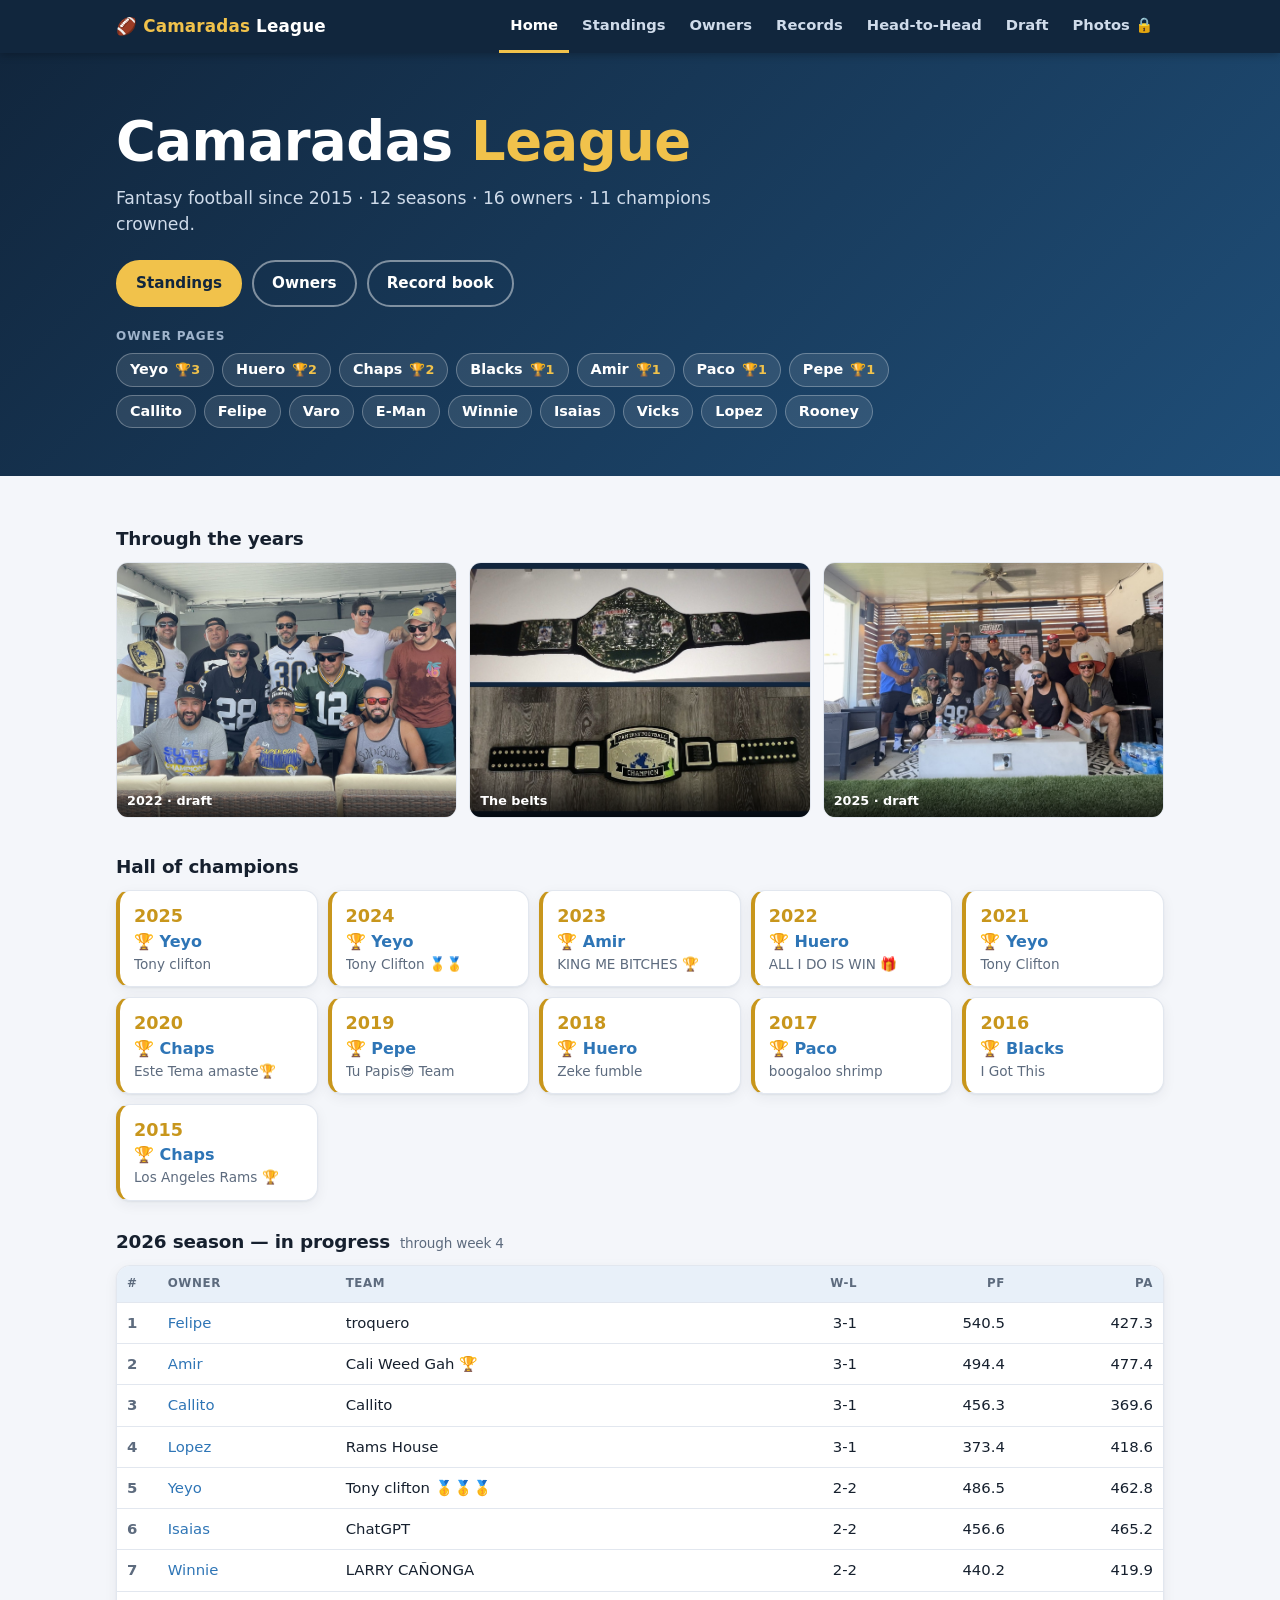
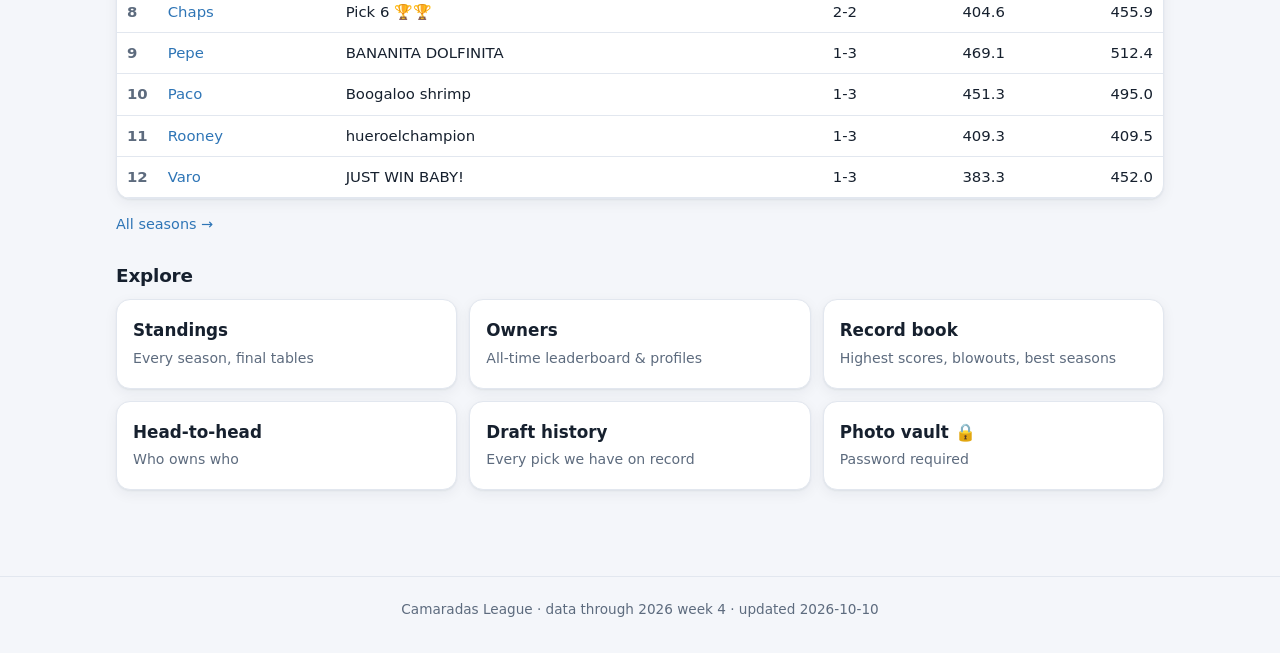
==== index.html @ 88c0c60e "Add files via upload Initial upload" ====
<!doctype html>
<html lang="en">
<head>
<meta charset="utf-8">
<meta name="viewport" content="width=device-width, initial-scale=1">
<title>Camaradas League</title>
<meta name="description" content="Standings, champions, records and history for the Camaradas fantasy football league.">
<link rel="stylesheet" href="assets/site.css">
</head>
<body>
<section class="hero">
  <div class="wrap">
    <h1 id="h1">Camaradas <em>League</em></h1>
    <p id="tag">Fantasy football history, records and bragging rights.</p>
    <div class="cta">
      <a class="btn" href="standings.html">Standings</a>
      <a class="btn ghost" href="owners.html">Owners</a>
      <a class="btn ghost" href="records.html">Record book</a>
    </div>
    <div class="owner-chips" id="ochips" aria-label="Owner pages"></div>
  </div>
</section>
<main>
  <div class="wrap">
    <section id="photos" hidden>
      <h2 class="sec-title">Through the years</h2>
      <div class="strip" id="strip"></div>
    </section>

    <section>
      <h2 class="sec-title">Hall of champions</h2>
      <div class="champs" id="champs"></div>
    </section>

    <section>
      <h2 class="sec-title"><span id="curTitle">This season</span> <small id="curSub"></small></h2>
      <div class="card table-wrap"><table id="cur"></table></div>
      <p class="note"><a href="standings.html">All seasons &rarr;</a></p>
    </section>

    <section>
      <h2 class="sec-title">Explore</h2>
      <div class="grid g3" id="links"></div>
    </section>
  </div>
</main>
<script src="assets/site.js"></script>
<script>
L.boot("index.html", null, async (meta) => {
  const { $, esc, getJSON, rec, ownerLink } = L;
  const [seasons] = await Promise.all([getJSON("data/seasons.json")]);
  const years = meta.currentSeason - meta.firstYear + 1;
  $("#tag").textContent = "Fantasy football since " + meta.firstYear + " · " + years + " seasons · " +
    meta.owners.length + " owners · " + meta.champions.length + " champions crowned.";

  // owner shortcuts in the hero (most titles first)
  $("#ochips").innerHTML = '<span class="lbl">Owner pages</span>' + meta.owners.map((o) =>
    '<a class="chip" href="owner.html?o=' + encodeURIComponent(o.slug) + '">' + esc(o.nick) +
    (o.titles ? ' <span class="t">🏆' + o.titles + "</span>" : "") + "</a>").join("");

  // public photos (optional)
  try {
    const list = await getJSON("images/public/manifest.json");
    if (list.length) {
      $("#strip").innerHTML = list.map((p) =>
        '<figure class="thumb" style="margin:0"><img loading="lazy" src="images/public/' + encodeURI(p.file) + '" alt="' + esc(p.caption || "League photo") + '">' +
        '<figcaption class="cap">' + (p.year ? esc(p.year) + " · " : "") + esc(p.caption || "") + "</figcaption></figure>").join("");
      $("#strip").className = "strip" + (list.length === 1 ? " solo" : list.length <= 3 ? " few" : "");
      $("#photos").hidden = false;
    }
  } catch (e) { /* no public photos yet */ }

  // champions
  $("#champs").innerHTML = meta.champions.slice().reverse().map((c) =>
    '<div class="card champ-card"><div class="y">' + c.year + '</div><div class="n">🏆 ' + ownerLink(c.slug, c.nick) +
    '</div><div class="t" title="' + esc(c.team) + '">' + esc(c.team) + "</div></div>").join("");

  // current season
  const cur = seasons[0];
  $("#curTitle").textContent = cur.year + (cur.inProgress ? " season — in progress" : " final standings");
  $("#curSub").textContent = cur.inProgress ? "through week " + cur.weeksPlayed : "";
  $("#cur").innerHTML = "<thead><tr><th>#</th><th class='l'>Owner</th><th class='l'>Team</th><th>W-L</th><th>PF</th><th>PA</th></tr></thead><tbody>" +
    cur.standings.map((t) => "<tr><td class='rank'>" + t.rank + "</td><td class='l'>" + ownerLink(t.slug, t.nick) + "</td><td class='l'>" + esc(t.team) +
      "</td><td>" + rec(t.w, t.l, t.t) + "</td><td>" + L.num(t.pf) + "</td><td>" + L.num(t.pa) + "</td></tr>").join("") + "</tbody>";
  $("#cur th:nth-child(2)").className = "l";

  const links = [["standings.html", "Standings", "Every season, final tables"], ["owners.html", "Owners", "All-time leaderboard & profiles"],
    ["records.html", "Record book", "Highest scores, blowouts, best seasons"], ["h2h.html", "Head-to-head", "Who owns who"],
    ["draft.html", "Draft history", "Every pick we have on record"], ["photos.html", "Photo vault 🔒", "Password required"]];
  $("#links").innerHTML = links.map(([h, t, d]) => '<a class="card linkcard" href="' + h + '"><b>' + t + "</b><span>" + d + "</span></a>").join("");
});
</script>
</body>
</html>
---- assets/site.css ----
/* Camaradas League site -- shared styles */
:root {
  --bg: #f4f6fa;
  --card: #ffffff;
  --ink: #16202e;
  --muted: #5d6b7e;
  --line: #e2e7ef;
  --accent: #1f4e78;
  --accent-2: #2e75b6;
  --accent-soft: #e8f0f9;
  --gold: #c8961c;
  --gold-soft: #fff3cf;
  --silver-soft: #eceff3;
  --win: #1d7a46;
  --loss: #b3372f;
  --hero-a: #11263d;
  --hero-b: #1f4e78;
  --shadow: 0 1px 2px rgba(16, 32, 56, .06), 0 4px 14px rgba(16, 32, 56, .06);
  --radius: 14px;
}
@media (prefers-color-scheme: dark) {
  :root {
    --bg: #0e141d;
    --card: #17202c;
    --ink: #e8edf5;
    --muted: #9aa8bb;
    --line: #263244;
    --accent: #8fb8e6;
    --accent-2: #6ea6dd;
    --accent-soft: #1d2b3d;
    --gold: #e3b341;
    --gold-soft: #3a2f10;
    --silver-soft: #222d3b;
    --win: #4cc287;
    --loss: #ef7b72;
    --hero-a: #0a1522;
    --hero-b: #17406a;
    --shadow: 0 1px 2px rgba(0, 0, 0, .4), 0 4px 14px rgba(0, 0, 0, .3);
  }
}
* { box-sizing: border-box; }
html { -webkit-text-size-adjust: 100%; }
body {
  margin: 0; background: var(--bg); color: var(--ink);
  font: 16px/1.5 system-ui, -apple-system, "Segoe UI", Roboto, "Helvetica Neue", Arial, "Noto Color Emoji", sans-serif;
}
a { color: var(--accent-2); text-decoration: none; }
a:hover { text-decoration: underline; }
h1, h2, h3 { line-height: 1.2; margin: 0; letter-spacing: -.01em; }
.wrap { max-width: 1080px; margin: 0 auto; padding: 0 16px; }

/* header */
.topbar { background: var(--hero-a); color: #fff; position: sticky; top: 0; z-index: 20; box-shadow: 0 2px 8px rgba(0,0,0,.25); }
.topbar .wrap { display: flex; align-items: center; gap: 18px; min-height: 52px; flex-wrap: wrap; }
.brand { font-weight: 800; letter-spacing: .01em; color: #fff; font-size: 1.05rem; padding: 10px 0; }
.brand:hover { text-decoration: none; }
.brand span { color: #f1c24b; }
.nav { display: flex; gap: 2px; flex-wrap: wrap; margin-left: auto; }
.nav a { color: #cfdbea; padding: 14px 11px; font-size: .92rem; font-weight: 600; border-bottom: 3px solid transparent; }
.nav a:hover { color: #fff; text-decoration: none; }
.nav a.on { color: #fff; border-bottom-color: #f1c24b; }
@media (max-width: 720px) {
  .nav { margin-left: 0; width: 100%; overflow-x: auto; flex-wrap: nowrap; }
  .nav a { padding: 10px 10px; white-space: nowrap; }
}

/* hero */
.hero { background: linear-gradient(135deg, var(--hero-a), var(--hero-b)); color: #fff; padding: 56px 0 48px; }
.hero h1 { font-size: clamp(2.1rem, 6vw, 3.4rem); font-weight: 900; }
.hero h1 em { font-style: normal; color: #f1c24b; }
.hero p { color: #cfdbea; max-width: 620px; margin: 12px 0 22px; font-size: 1.08rem; }
.hero .cta { display: flex; gap: 10px; flex-wrap: wrap; }
.btn { display: inline-block; padding: 10px 18px; border-radius: 999px; font-weight: 700; font-size: .95rem; border: 2px solid #f1c24b; color: #11263d; background: #f1c24b; }
.btn:hover { text-decoration: none; filter: brightness(1.06); }
.btn.ghost { background: transparent; color: #fff; border-color: rgba(255,255,255,.45); }
.owner-chips { display: flex; flex-wrap: wrap; align-items: center; gap: 8px; margin-top: 20px; max-width: 820px; }
.owner-chips .lbl { width: 100%; color: #9fb4cc; font-size: .75rem; font-weight: 700; text-transform: uppercase; letter-spacing: .08em; }
.chip { display: inline-block; padding: 5px 13px; border-radius: 999px; background: rgba(255,255,255,.1); border: 1px solid rgba(255,255,255,.28); color: #fff; font-size: .9rem; font-weight: 600; }
.chip:hover { background: #f1c24b; border-color: #f1c24b; color: #11263d; text-decoration: none; }
.chip .t { color: #f1c24b; font-size: .8rem; margin-left: 2px; }
.chip:hover .t { color: #11263d; }
.page-head { background: linear-gradient(135deg, var(--hero-a), var(--hero-b)); color: #fff; padding: 26px 0 22px; }
.page-head h1 { font-size: clamp(1.6rem, 4.5vw, 2.2rem); font-weight: 800; }
.page-head p { color: #cfdbea; margin: 6px 0 0; }

/* layout */
main { padding: 22px 0 56px; }
section { margin: 0 0 30px; }
.sec-title { font-size: 1.15rem; font-weight: 800; margin: 0 0 12px; display: flex; align-items: baseline; gap: 10px; flex-wrap: wrap; }
.sec-title small { font-weight: 500; color: var(--muted); font-size: .85rem; }
.card { background: var(--card); border: 1px solid var(--line); border-radius: var(--radius); box-shadow: var(--shadow); }
.pad { padding: 16px; }
.grid { display: grid; gap: 12px; }
.g2 { grid-template-columns: repeat(2, 1fr); }
.g3 { grid-template-columns: repeat(3, 1fr); }
.g4 { grid-template-columns: repeat(4, 1fr); }
.g6 { grid-template-columns: repeat(6, 1fr); }
@media (max-width: 860px) { .g6 { grid-template-columns: repeat(3, 1fr); } .g4 { grid-template-columns: repeat(2, 1fr); } .g3 { grid-template-columns: repeat(2, 1fr); } }
@media (max-width: 560px) { .g2, .g3 { grid-template-columns: 1fr; } .g6 { grid-template-columns: repeat(2, 1fr); } }
.note { color: var(--muted); font-size: .9rem; }
.warn { background: var(--gold-soft); border: 1px solid var(--gold); color: var(--ink); padding: 10px 14px; border-radius: 10px; font-size: .92rem; margin-bottom: 12px; }
.error { background: #fdecea; border: 1px solid #e5a29b; color: #7a1d16; padding: 14px; border-radius: 10px; }
@media (prefers-color-scheme: dark) { .error { background: #3a1613; color: #f5c6c2; border-color: #7a2a24; } }

/* tiles */
.tile { padding: 14px; text-align: center; }
.tile b { display: block; font-size: 1.55rem; font-weight: 800; line-height: 1.1; }
.tile span { color: var(--muted); font-size: .8rem; text-transform: uppercase; letter-spacing: .05em; font-weight: 600; }
.tile.gold b { color: var(--gold); }

/* tables */
.table-wrap { overflow-x: auto; border-radius: var(--radius); }
table { width: 100%; border-collapse: collapse; font-size: .93rem; background: var(--card); }
.card table { background: transparent; }
th, td { padding: 9px 10px; text-align: right; border-bottom: 1px solid var(--line); white-space: nowrap; }
th:first-child, td:first-child { text-align: left; }
th { font-size: .74rem; text-transform: uppercase; letter-spacing: .05em; color: var(--muted); background: var(--accent-soft); font-weight: 700; position: sticky; top: 0; }
th.sortable { cursor: pointer; user-select: none; }
th.sortable:hover { color: var(--ink); }
th.sorted::after { content: " \25BE"; }
th.sorted.asc::after { content: " \25B4"; }
tbody tr:hover { background: var(--accent-soft); }
tr.champ td { background: var(--gold-soft); font-weight: 600; }
td.l, th.l { text-align: left; }
td.c, th.c { text-align: center; }
td.wrapok { white-space: normal; }
tfoot td { font-weight: 800; background: var(--accent-soft); }
.rank { color: var(--muted); font-weight: 700; width: 36px; }
.pos { color: var(--win); font-weight: 700; }
.neg { color: var(--loss); font-weight: 700; }
.muted { color: var(--muted); }

/* badges */
.badge { display: inline-block; padding: 2px 9px; border-radius: 999px; font-size: .76rem; font-weight: 700; background: var(--silver-soft); color: var(--muted); }
.badge.gold { background: var(--gold-soft); color: var(--gold); border: 1px solid var(--gold); }
.badge.blue { background: var(--accent-soft); color: var(--accent); }
.badge.out { opacity: .75; }

/* pills / selects */
.pills { display: flex; gap: 6px; flex-wrap: wrap; margin-bottom: 14px; }
.pill { border: 1px solid var(--line); background: var(--card); color: var(--ink); padding: 6px 13px; border-radius: 999px; font-weight: 700; font-size: .88rem; cursor: pointer; }
.pill:hover { border-color: var(--accent-2); }
.pill.on { background: var(--accent); color: #fff; border-color: var(--accent); }
@media (prefers-color-scheme: dark) { .pill.on { color: #0e141d; } }
select, input[type=password], input[type=text] {
  font: inherit; padding: 9px 12px; border-radius: 10px; border: 1px solid var(--line); background: var(--card); color: var(--ink);
}
.row { display: flex; gap: 10px; flex-wrap: wrap; align-items: center; }

/* champions strip */
.champs { display: grid; grid-template-columns: repeat(auto-fill, minmax(190px, 1fr)); gap: 10px; }
.champ-card { padding: 12px 14px; border-left: 4px solid var(--gold); }
.champ-card .y { font-weight: 900; color: var(--gold); font-size: 1.1rem; }
.champ-card .n { font-weight: 800; }
.champ-card .t { color: var(--muted); font-size: .85rem; overflow: hidden; text-overflow: ellipsis; white-space: nowrap; }

/* link grid */
.linkcard { display: block; padding: 18px 16px; color: var(--ink); }
.linkcard:hover { text-decoration: none; border-color: var(--accent-2); transform: translateY(-1px); }
.linkcard b { display: block; font-size: 1.05rem; margin-bottom: 2px; }
.linkcard span { color: var(--muted); font-size: .88rem; }

/* owner page */
.owner-nav { display: flex; gap: 6px; overflow-x: auto; padding-bottom: 6px; margin-bottom: 14px; }
.owner-nav a { flex: none; padding: 5px 12px; border-radius: 999px; border: 1px solid var(--line); background: var(--card); color: var(--ink); font-size: .85rem; font-weight: 600; }
.owner-nav a.on { background: var(--accent); color: #fff; border-color: var(--accent); }
@media (prefers-color-scheme: dark) { .owner-nav a.on { color: #0e141d; } }
.rec-card { padding: 14px 16px; }
.rec-card .k { color: var(--muted); font-size: .78rem; text-transform: uppercase; letter-spacing: .05em; font-weight: 700; }
.rec-card .v { font-size: 1.7rem; font-weight: 800; line-height: 1.15; margin: 2px 0; }
.rec-card .d { color: var(--muted); font-size: .88rem; }
.top-block { padding: 14px 16px; }
.top-block h3 { font-size: .8rem; text-transform: uppercase; letter-spacing: .05em; color: var(--muted); margin-bottom: 8px; }
.top-block .first { font-size: 1.15rem; font-weight: 800; }
.top-block .first small { font-weight: 500; color: var(--muted); font-size: .85rem; }
.top-block ol { margin: 8px 0 0; padding-left: 20px; color: var(--muted); font-size: .9rem; }
.top-block li { padding: 1px 0; }
.top-block li b { color: var(--ink); font-weight: 600; }
.bar { display: inline-block; height: 7px; border-radius: 4px; background: var(--accent-2); vertical-align: middle; margin-right: 6px; opacity: .85; }

/* h2h matrix */
.matrix td, .matrix th { text-align: center; padding: 7px 6px; font-size: .82rem; min-width: 52px; }
.matrix th:first-child, .matrix td:first-child { position: sticky; left: 0; background: var(--card); z-index: 2; text-align: left; font-weight: 700; min-width: 84px; }
.matrix th:first-child { background: var(--accent-soft); }
.matrix td.self { background: var(--silver-soft); color: var(--muted); }

/* photos */
.thumbs { display: grid; grid-template-columns: repeat(auto-fill, minmax(190px, 1fr)); gap: 10px; }
.thumb { position: relative; background: var(--silver-soft); border-radius: 12px; overflow: hidden; aspect-ratio: 4 / 3; cursor: zoom-in; border: 1px solid var(--line); }
.thumb img { width: 100%; height: 100%; object-fit: cover; display: block; }
.thumb .cap { position: absolute; left: 0; right: 0; bottom: 0; padding: 18px 10px 7px; color: #fff; font-size: .8rem; font-weight: 600; background: linear-gradient(transparent, rgba(0,0,0,.72)); }
.strip { display: flex; gap: 12px; overflow-x: auto; scroll-snap-type: x mandatory; padding-bottom: 8px; }
.strip .thumb { flex: none; width: min(78vw, 320px); scroll-snap-align: start; }
.strip.solo .thumb { width: min(100%, 760px); aspect-ratio: 3 / 2; cursor: default; }
.strip.few { display: grid; grid-template-columns: repeat(auto-fit, minmax(260px, 1fr)); overflow: visible; }
.strip.few .thumb { width: auto; cursor: default; }
.lock { max-width: 420px; margin: 40px auto; text-align: center; padding: 28px 22px; }
.lock h2 { margin-bottom: 6px; }
.lock input { width: 100%; margin: 14px 0 10px; }
.lock .btn { width: 100%; cursor: pointer; font-size: 1rem; }
.lightbox { position: fixed; inset: 0; background: rgba(5, 9, 15, .94); z-index: 100; display: none; align-items: center; justify-content: center; flex-direction: column; padding: 16px; }
.lightbox.open { display: flex; }
.lightbox img { max-width: 100%; max-height: 82vh; border-radius: 6px; }
.lightbox .lb-cap { color: #e8edf5; margin-top: 10px; text-align: center; }
.lightbox .x { position: absolute; top: 12px; right: 16px; color: #fff; font-size: 2rem; background: none; border: 0; cursor: pointer; }
.lightbox .nav-btn { position: absolute; top: 50%; color: #fff; font-size: 2.4rem; background: none; border: 0; cursor: pointer; padding: 12px; }
.lightbox .prev { left: 4px; } .lightbox .next { right: 4px; }

footer { color: var(--muted); font-size: .85rem; padding: 22px 0 34px; border-top: 1px solid var(--line); text-align: center; }
.loading { color: var(--muted); padding: 30px; text-align: center; }
@media print { .topbar, footer, .pills, .owner-nav { display: none; } body { background: #fff; } }
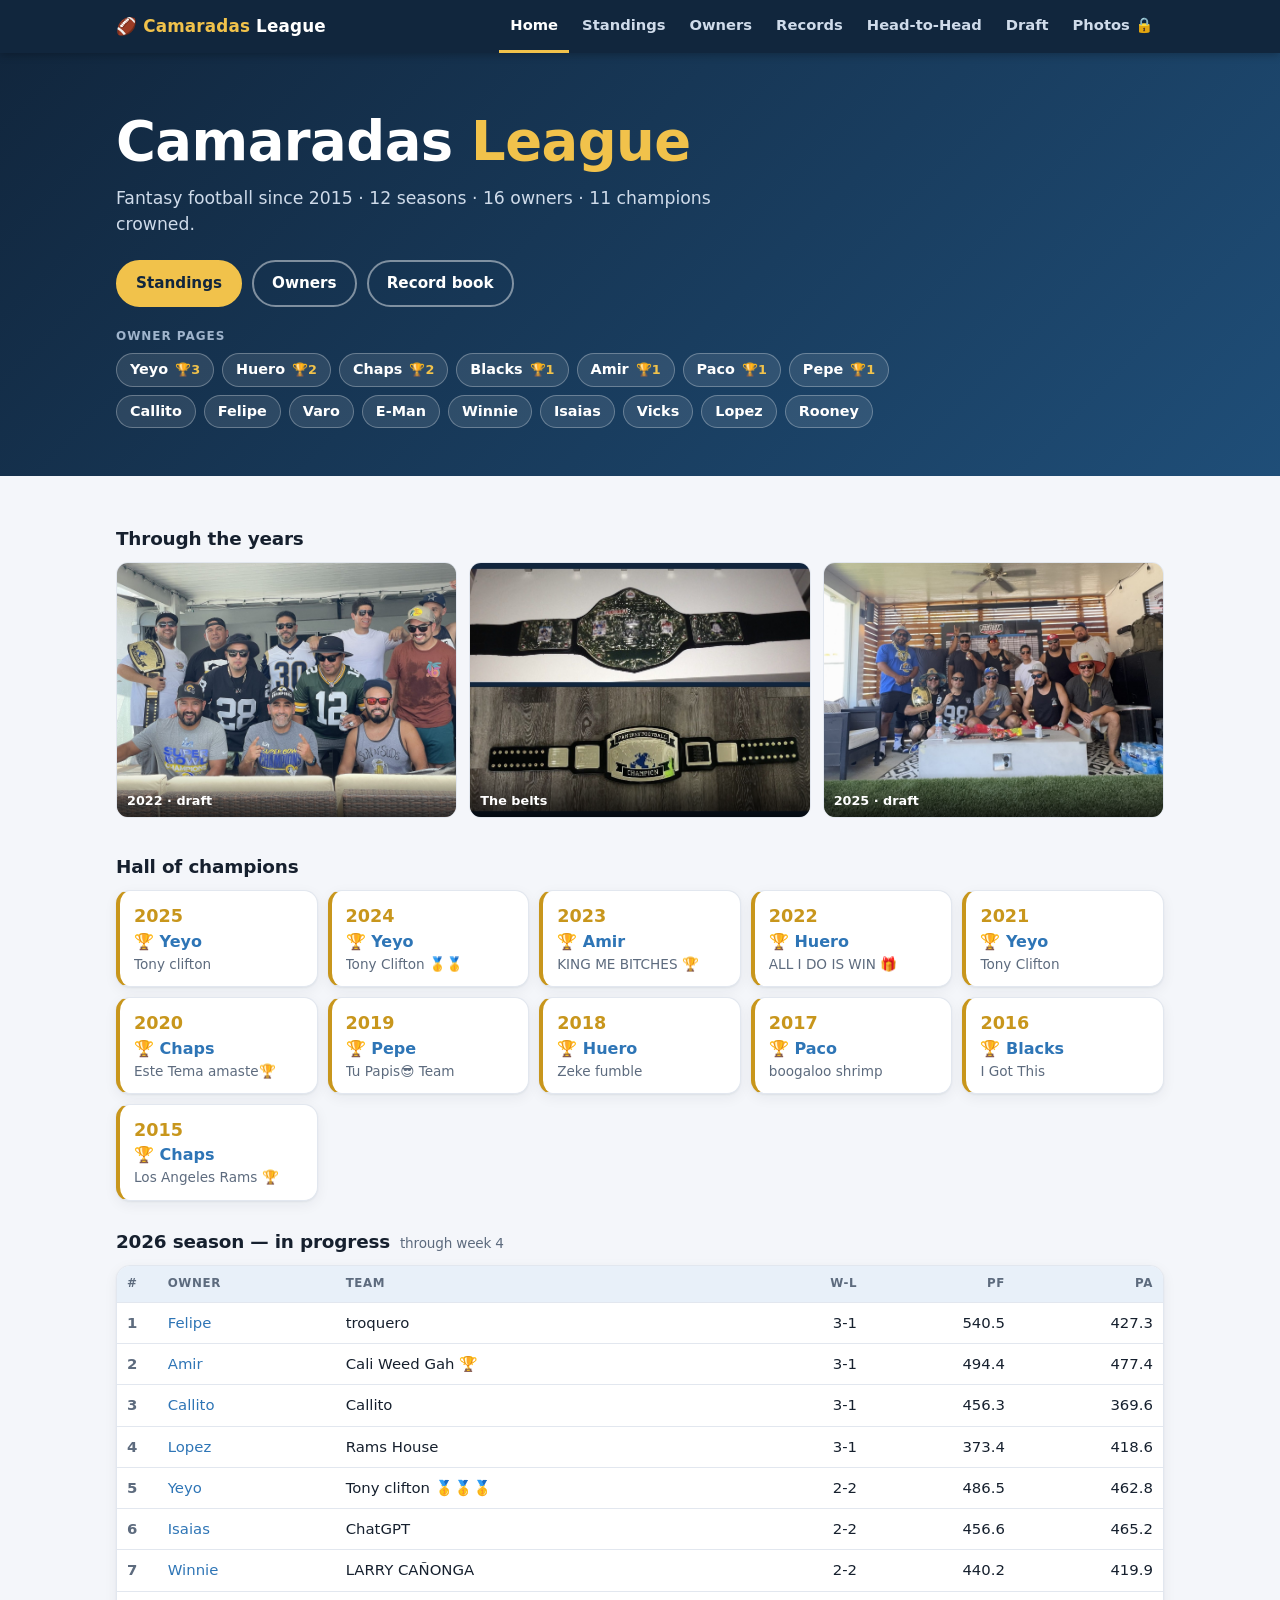
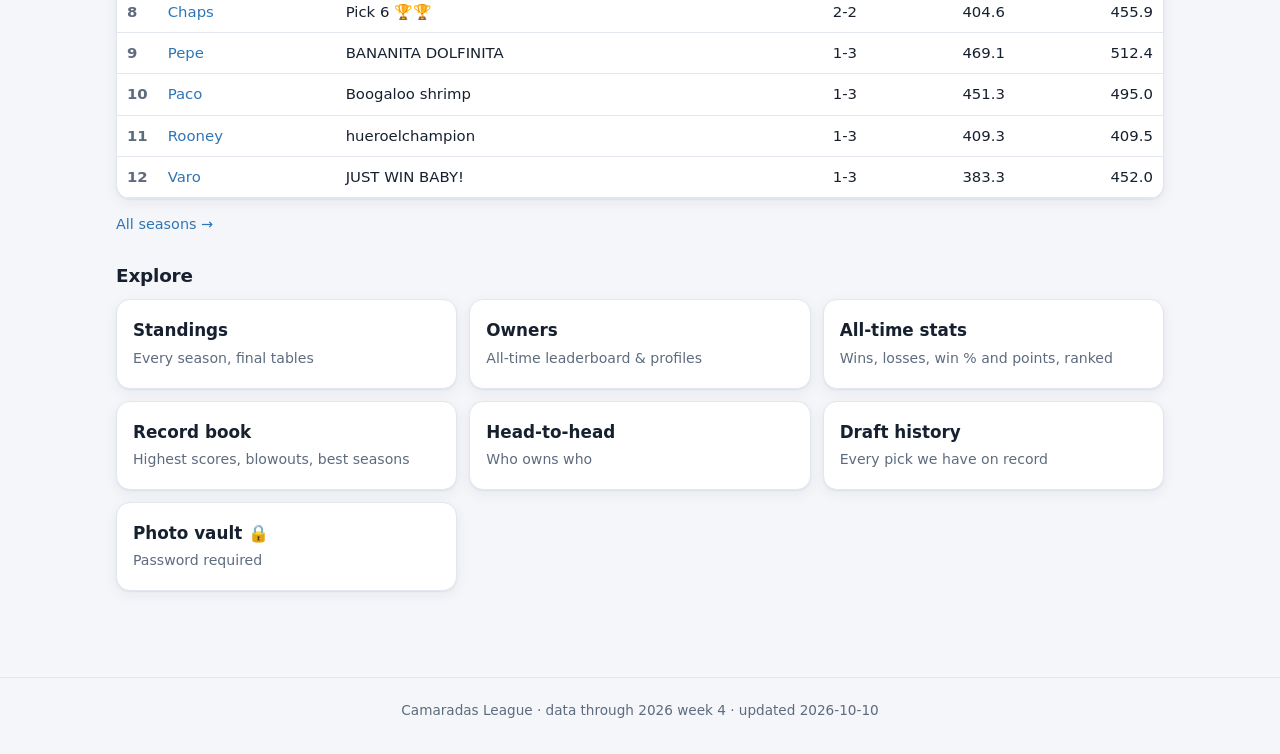
==== commit 555d810d: "1.1 10/9/26" ====
--- a/index.html
+++ b/index.html
@@ -85,6 +85,7 @@
   $("#cur th:nth-child(2)").className = "l";
 
   const links = [["standings.html", "Standings", "Every season, final tables"], ["owners.html", "Owners", "All-time leaderboard & profiles"],
+    ["alltime.html", "All-time stats", "Wins, losses, win % and points, ranked"],
     ["records.html", "Record book", "Highest scores, blowouts, best seasons"], ["h2h.html", "Head-to-head", "Who owns who"],
     ["draft.html", "Draft history", "Every pick we have on record"], ["photos.html", "Photo vault 🔒", "Password required"]];
   $("#links").innerHTML = links.map(([h, t, d]) => '<a class="card linkcard" href="' + h + '"><b>' + t + "</b><span>" + d + "</span></a>").join("");
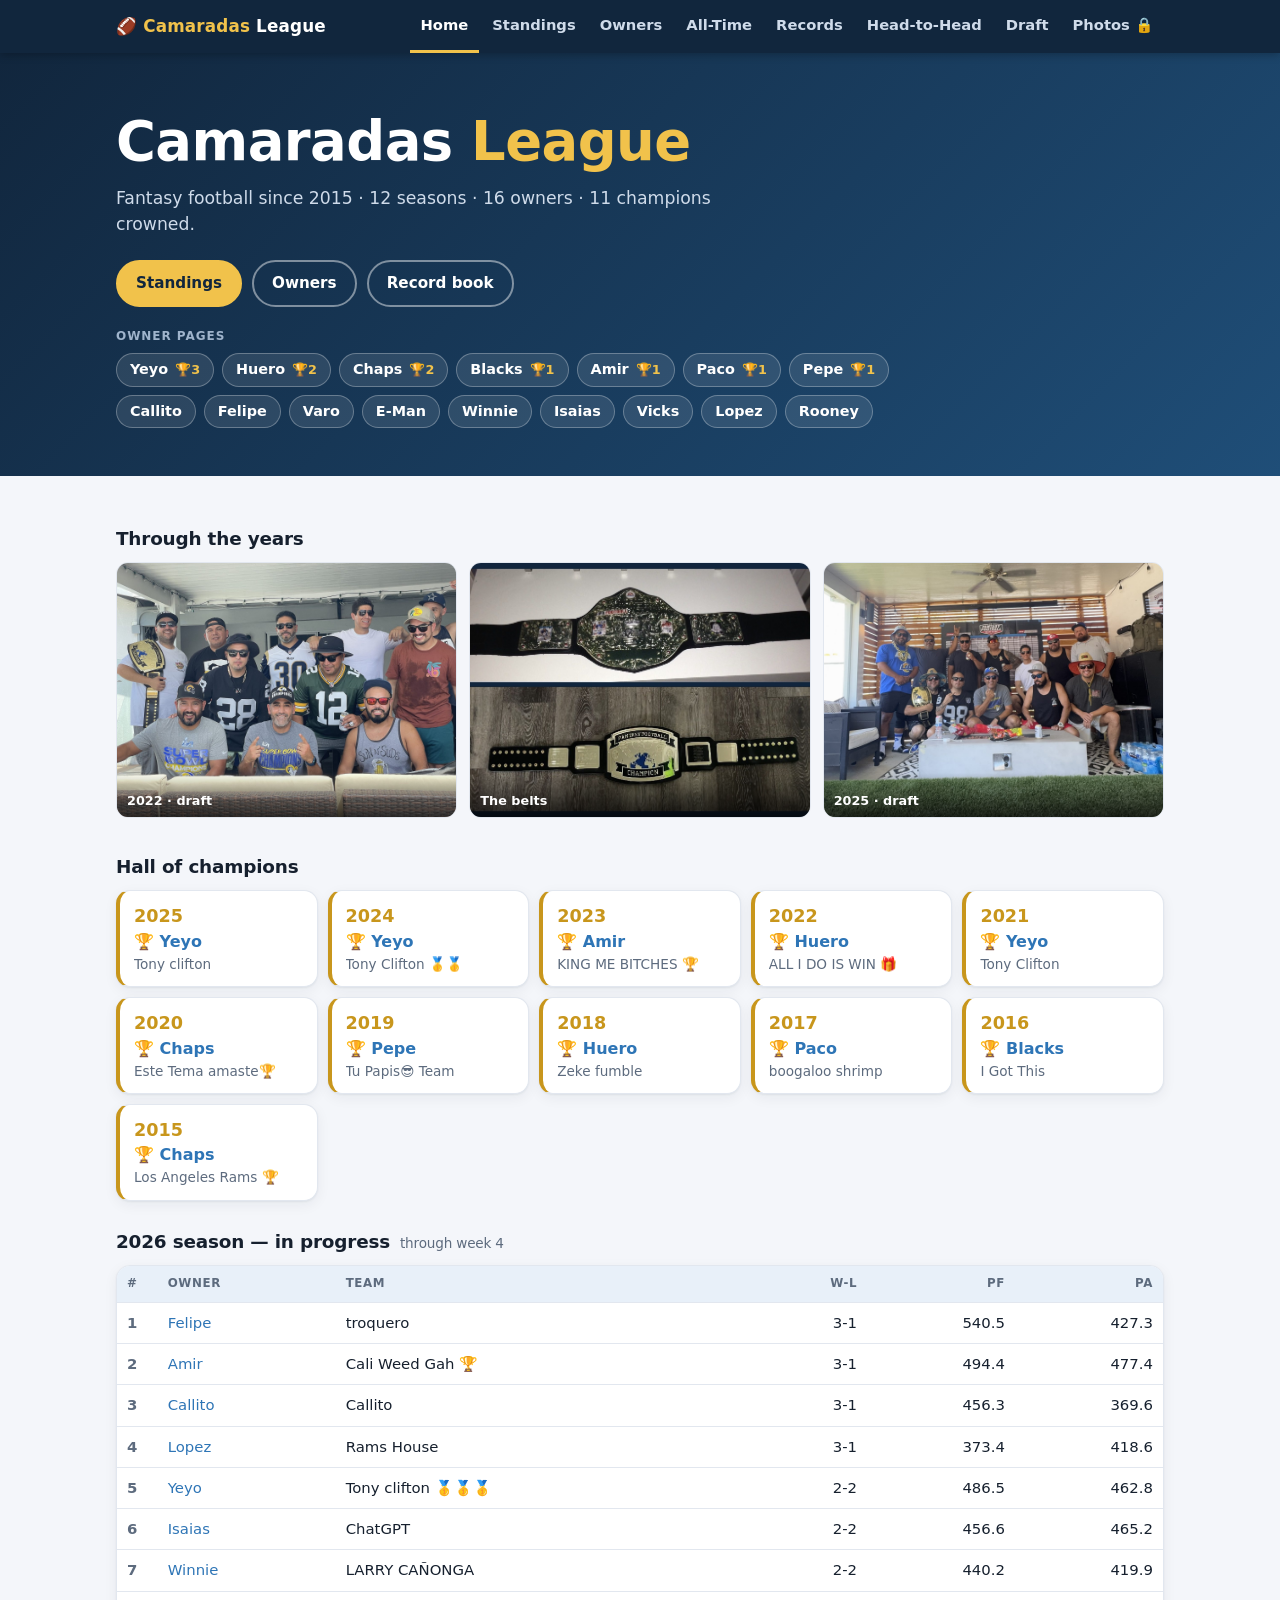
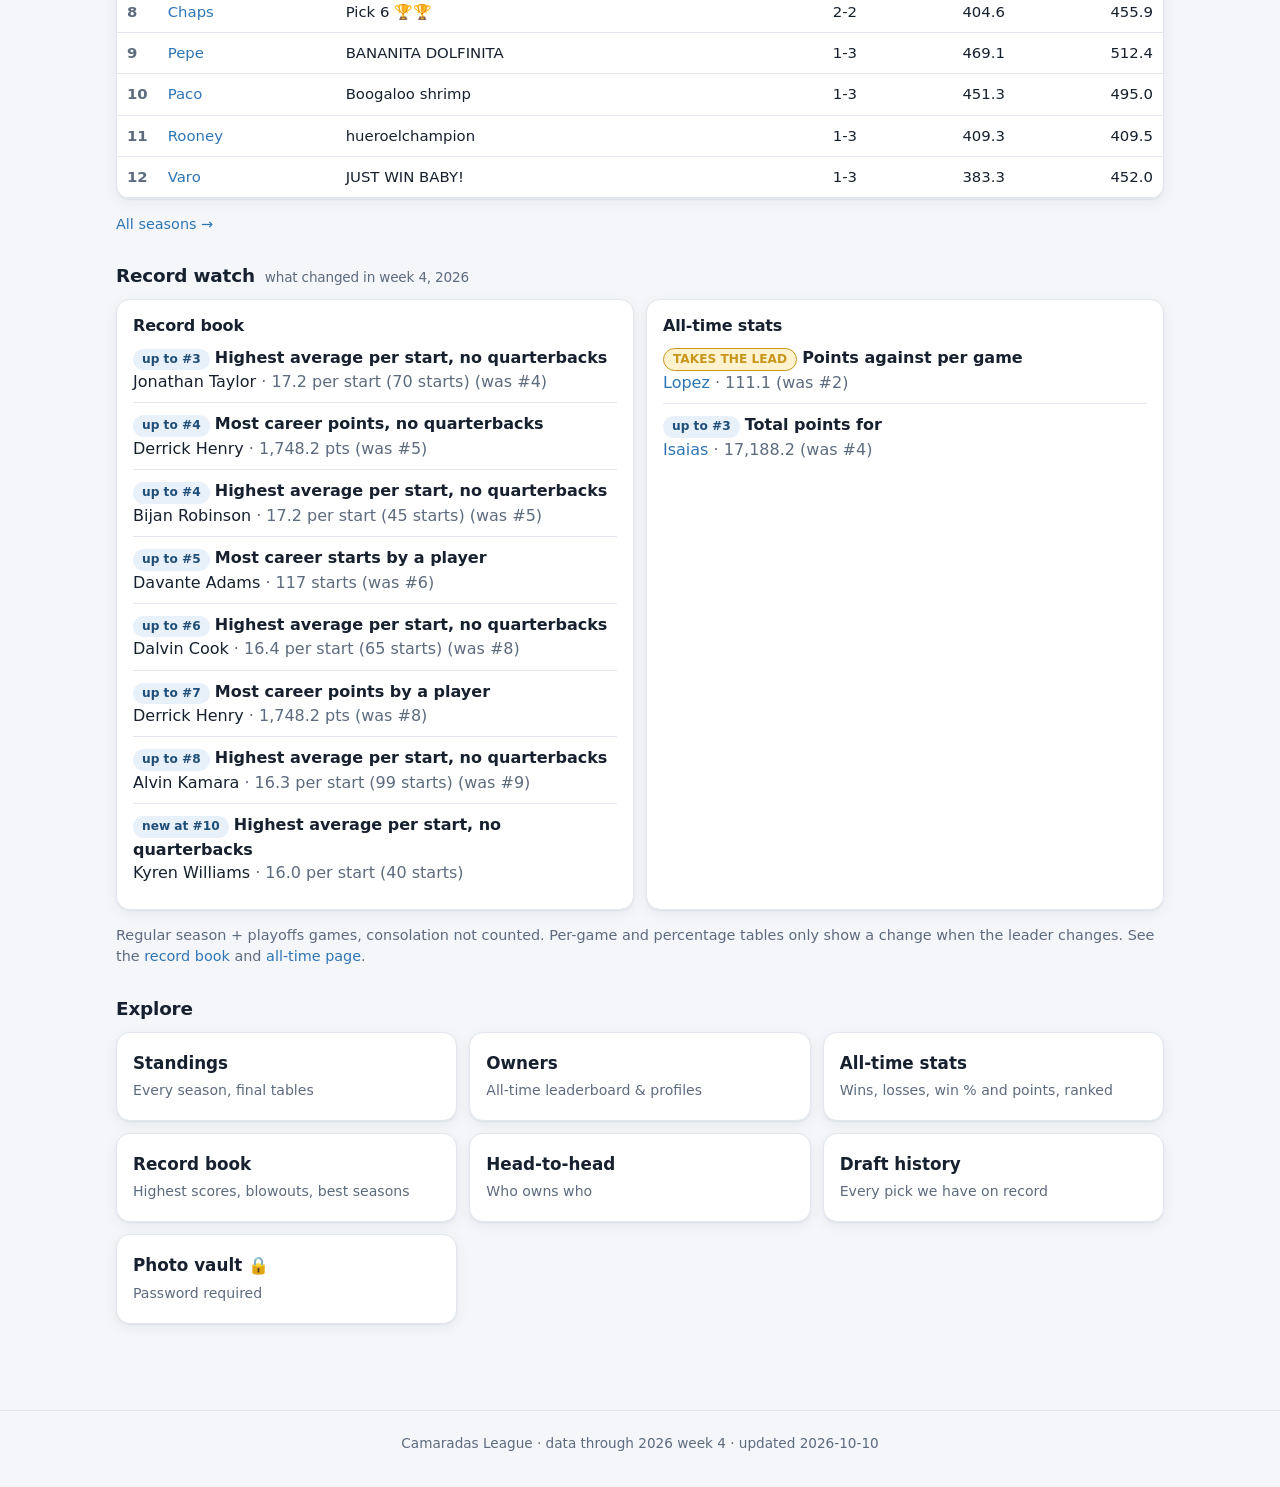
==== commit 46a58d61: "2026w5v1.5" ====
--- a/index.html
+++ b/index.html
@@ -36,6 +36,15 @@
       <h2 class="sec-title"><span id="curTitle">This season</span> <small id="curSub"></small></h2>
       <div class="card table-wrap"><table id="cur"></table></div>
       <p class="note"><a href="standings.html">All seasons &rarr;</a></p>
+    </section>
+
+    <section id="watch" hidden>
+      <h2 class="sec-title">Record watch <small id="watchSub"></small></h2>
+      <div class="grid g2">
+        <div class="card"><div class="pad"><h3 class="sub-title">Record book</h3><div id="wRec"></div></div></div>
+        <div class="card"><div class="pad"><h3 class="sub-title">All-time stats</h3><div id="wAt"></div></div></div>
+      </div>
+      <p class="note" id="watchNote"></p>
     </section>
 
     <section>
@@ -84,6 +93,28 @@
       "</td><td>" + rec(t.w, t.l, t.t) + "</td><td>" + L.num(t.pf) + "</td><td>" + L.num(t.pa) + "</td></tr>").join("") + "</tbody>";
   $("#cur th:nth-child(2)").className = "l";
 
+
+  // record watch: what the latest week changed in the record book and the all-time tables
+  try {
+    const A = await getJSON("data/activity.json");
+    const multi = A.weeks.length > 1;
+    const label = A.weeks.length ? (multi ? "weeks " + A.weeks[0].week + "–" + A.weeks[A.weeks.length - 1].week : "week " + A.weeks[0].week) + ", " + A.weeks[A.weeks.length - 1].year : "";
+    $("#watchSub").textContent = "what changed in " + label;
+    const who = (e) => e.slug ? ownerLink(e.slug, e.who) : esc(e.who);
+    const wk = (e) => multi ? '<span class="muted">Wk ' + e.week + " · </span>" : "";
+    const badge = (e) => e.rank === 1 ? '<span class="badge gold">NEW RECORD</span>' : '<span class="badge blue">' + (e.prev ? "up to #" + e.rank : "new at #" + e.rank) + "</span>";
+    const rows = (list, fn, empty) => list.length ? '<ul class="feed">' + list.map(fn).join("") + "</ul>" : '<p class="muted" style="margin:0">' + empty + "</p>";
+    $("#wRec").innerHTML = rows(A.records, (e) =>
+      "<li>" + badge(e) + " <b>" + esc(e.cat) + "</b><br>" + wk(e) + who(e) + ' <span class="muted">· ' + esc(e.detail) + (e.prev ? " (was #" + e.prev + ")" : "") + "</span></li>",
+      "No records fell in " + label + ".");
+    $("#wAt").innerHTML = rows(A.alltime, (e) =>
+      "<li>" + (e.rank === 1 ? '<span class="badge gold">TAKES THE LEAD</span>' : '<span class="badge blue">up to #' + e.rank + "</span>") + " <b>" + esc(e.cat) + "</b><br>" + wk(e) + who(e) +
+      ' <span class="muted">· ' + esc(e.value) + " (was #" + e.prev + ")</span></li>",
+      "No changes to the all-time tables in " + label + ".");
+    $("#watchNote").innerHTML = esc(A.scope) + " games, consolation not counted. Per-game and percentage tables only show a change when the leader changes. See the <a href='records.html'>record book</a> and <a href='alltime.html'>all-time page</a>.";
+    $("#watch").hidden = false;
+  } catch (e) { /* no activity file yet */ }
+
   const links = [["standings.html", "Standings", "Every season, final tables"], ["owners.html", "Owners", "All-time leaderboard & profiles"],
     ["alltime.html", "All-time stats", "Wins, losses, win % and points, ranked"],
     ["records.html", "Record book", "Highest scores, blowouts, best seasons"], ["h2h.html", "Head-to-head", "Who owns who"],
--- a/assets/site.css
+++ b/assets/site.css
@@ -209,3 +209,9 @@
 footer { color: var(--muted); font-size: .85rem; padding: 22px 0 34px; border-top: 1px solid var(--line); text-align: center; }
 .loading { color: var(--muted); padding: 30px; text-align: center; }
 @media print { .topbar, footer, .pills, .owner-nav { display: none; } body { background: #fff; } }
+
+/* record watch feed */
+.sub-title { margin: 0 0 10px; font-size: 1rem; }
+.feed { list-style: none; margin: 0; padding: 0; }
+.feed li { padding: 9px 0; border-top: 1px solid var(--line); line-height: 1.45; }
+.feed li:first-child { border-top: 0; padding-top: 0; }
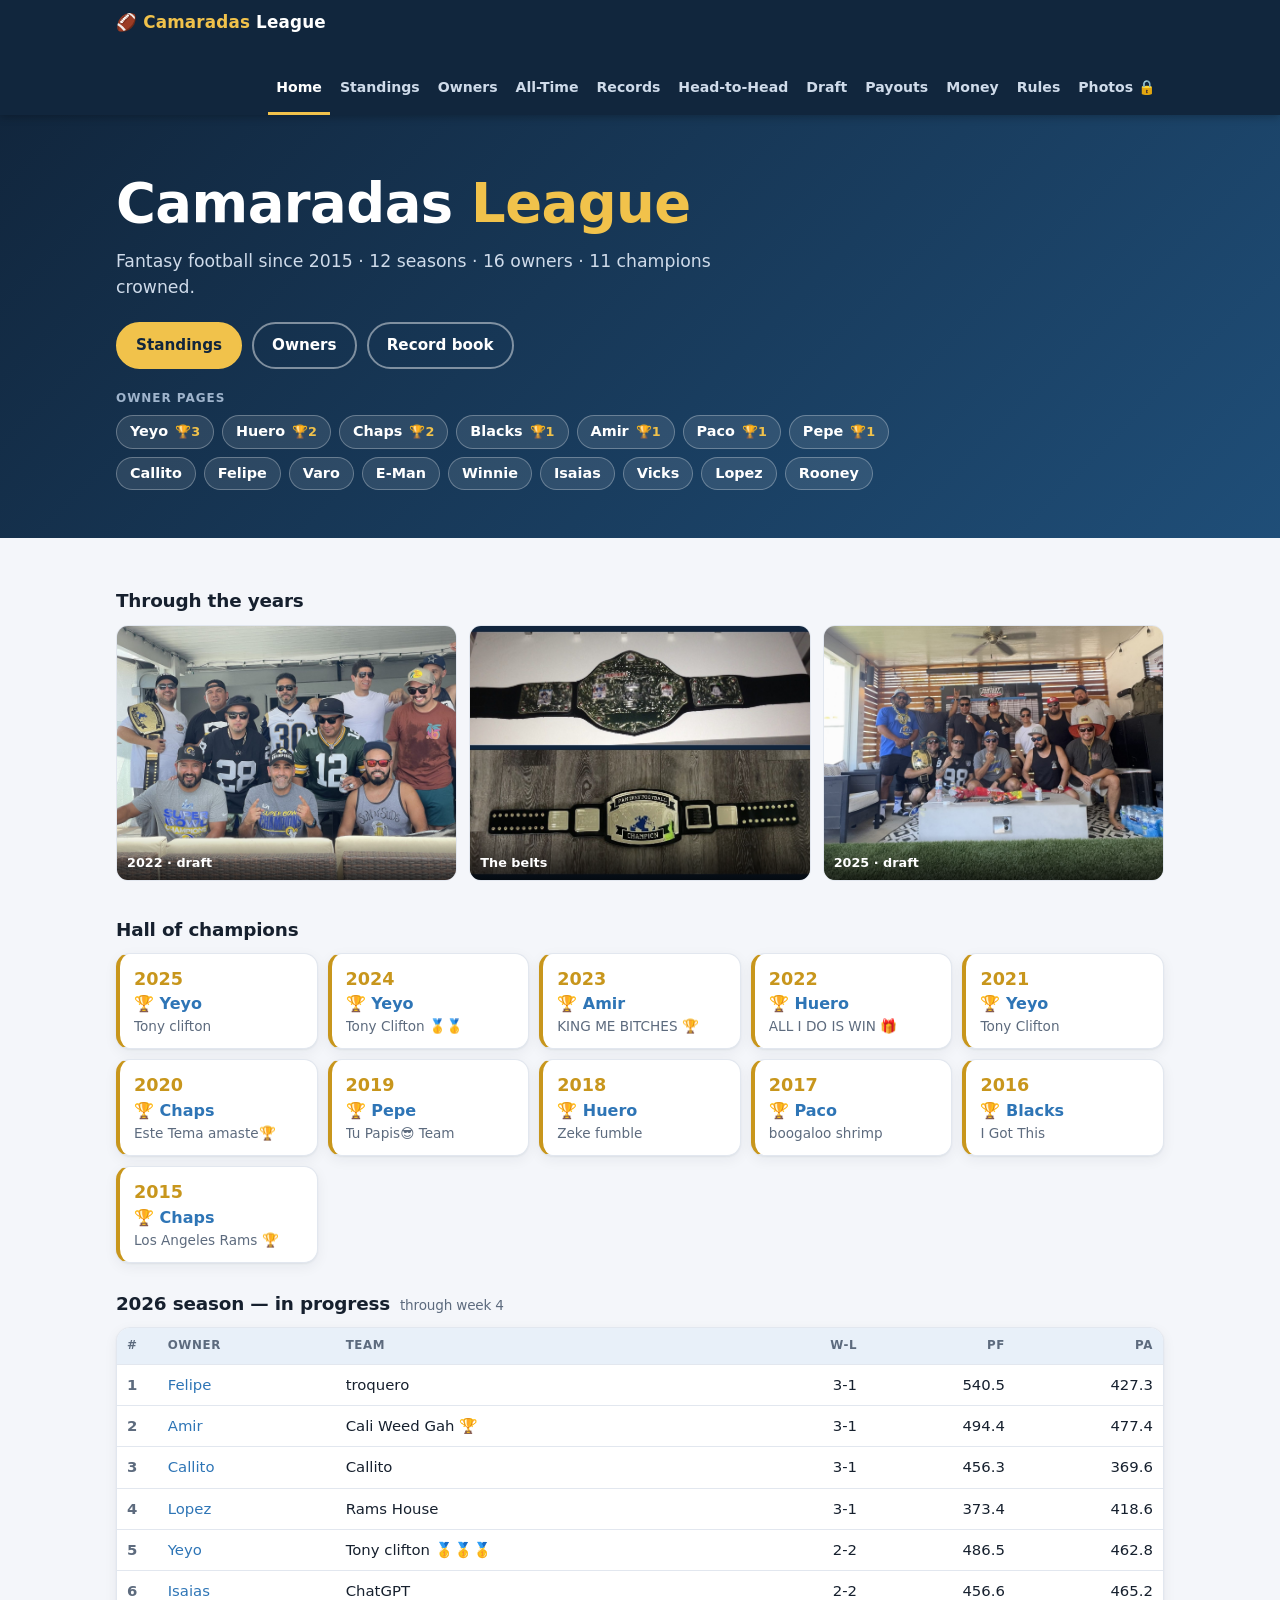
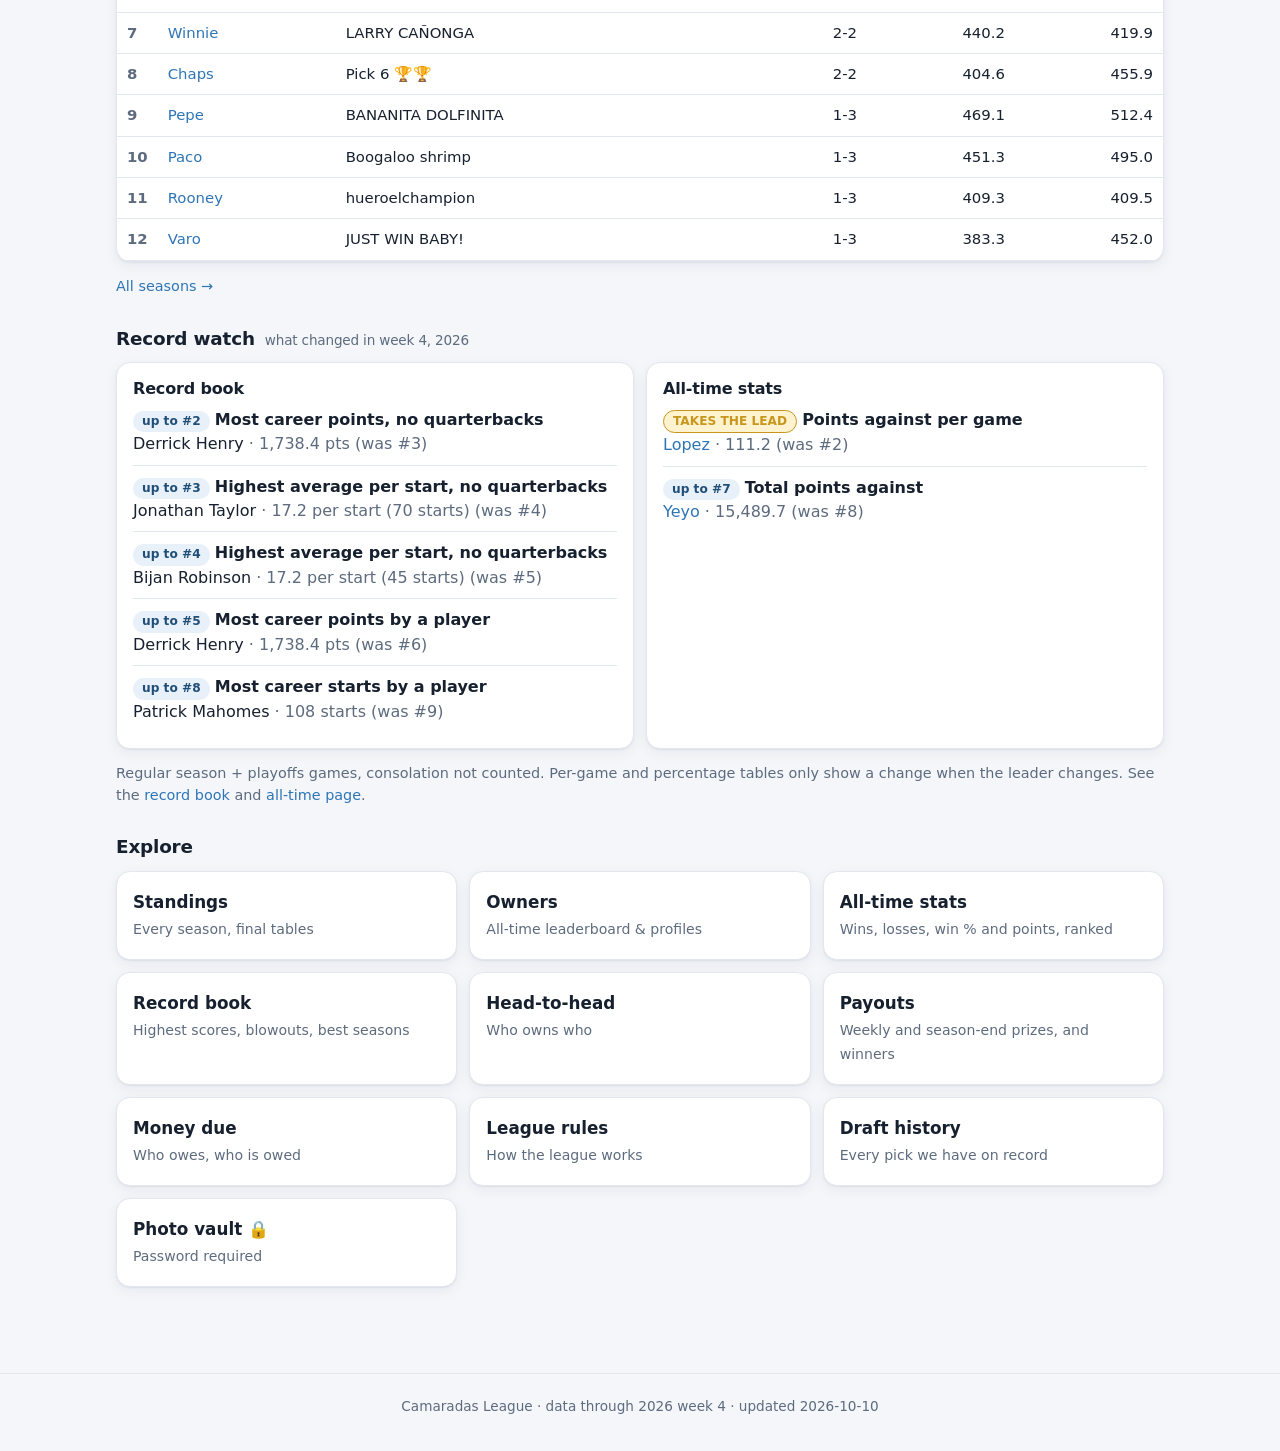
==== commit 0480c17c: "2026w5V1.6" ====
--- a/index.html
+++ b/index.html
@@ -118,6 +118,7 @@
   const links = [["standings.html", "Standings", "Every season, final tables"], ["owners.html", "Owners", "All-time leaderboard & profiles"],
     ["alltime.html", "All-time stats", "Wins, losses, win % and points, ranked"],
     ["records.html", "Record book", "Highest scores, blowouts, best seasons"], ["h2h.html", "Head-to-head", "Who owns who"],
+    ["payouts.html", "Payouts", "Weekly and season-end prizes, and winners"], ["money.html", "Money due", "Who owes, who is owed"], ["rules.html", "League rules", "How the league works"],
     ["draft.html", "Draft history", "Every pick we have on record"], ["photos.html", "Photo vault 🔒", "Password required"]];
   $("#links").innerHTML = links.map(([h, t, d]) => '<a class="card linkcard" href="' + h + '"><b>' + t + "</b><span>" + d + "</span></a>").join("");
 });
--- a/assets/site.css
+++ b/assets/site.css
@@ -56,7 +56,7 @@
 .brand:hover { text-decoration: none; }
 .brand span { color: #f1c24b; }
 .nav { display: flex; gap: 2px; flex-wrap: wrap; margin-left: auto; }
-.nav a { color: #cfdbea; padding: 14px 11px; font-size: .92rem; font-weight: 600; border-bottom: 3px solid transparent; }
+.nav a { color: #cfdbea; padding: 14px 8px; font-size: .88rem; font-weight: 600; border-bottom: 3px solid transparent; }
 .nav a:hover { color: #fff; text-decoration: none; }
 .nav a.on { color: #fff; border-bottom-color: #f1c24b; }
 @media (max-width: 720px) {
@@ -215,3 +215,10 @@
 .feed { list-style: none; margin: 0; padding: 0; }
 .feed li { padding: 9px 0; border-top: 1px solid var(--line); line-height: 1.45; }
 .feed li:first-child { border-top: 0; padding-top: 0; }
+
+/* callout, rules text */
+.callout { background: var(--gold-soft); border: 1px solid var(--gold); border-radius: var(--radius); padding: 12px 16px; margin: 0 0 16px; font-size: .92rem; }
+.rules p { margin: 0 0 10px; line-height: 1.55; }
+.rules p:last-child { margin-bottom: 0; }
+.rules-list { margin: 0 0 10px; padding-left: 20px; line-height: 1.55; }
+.rules-list li { margin: 4px 0; }
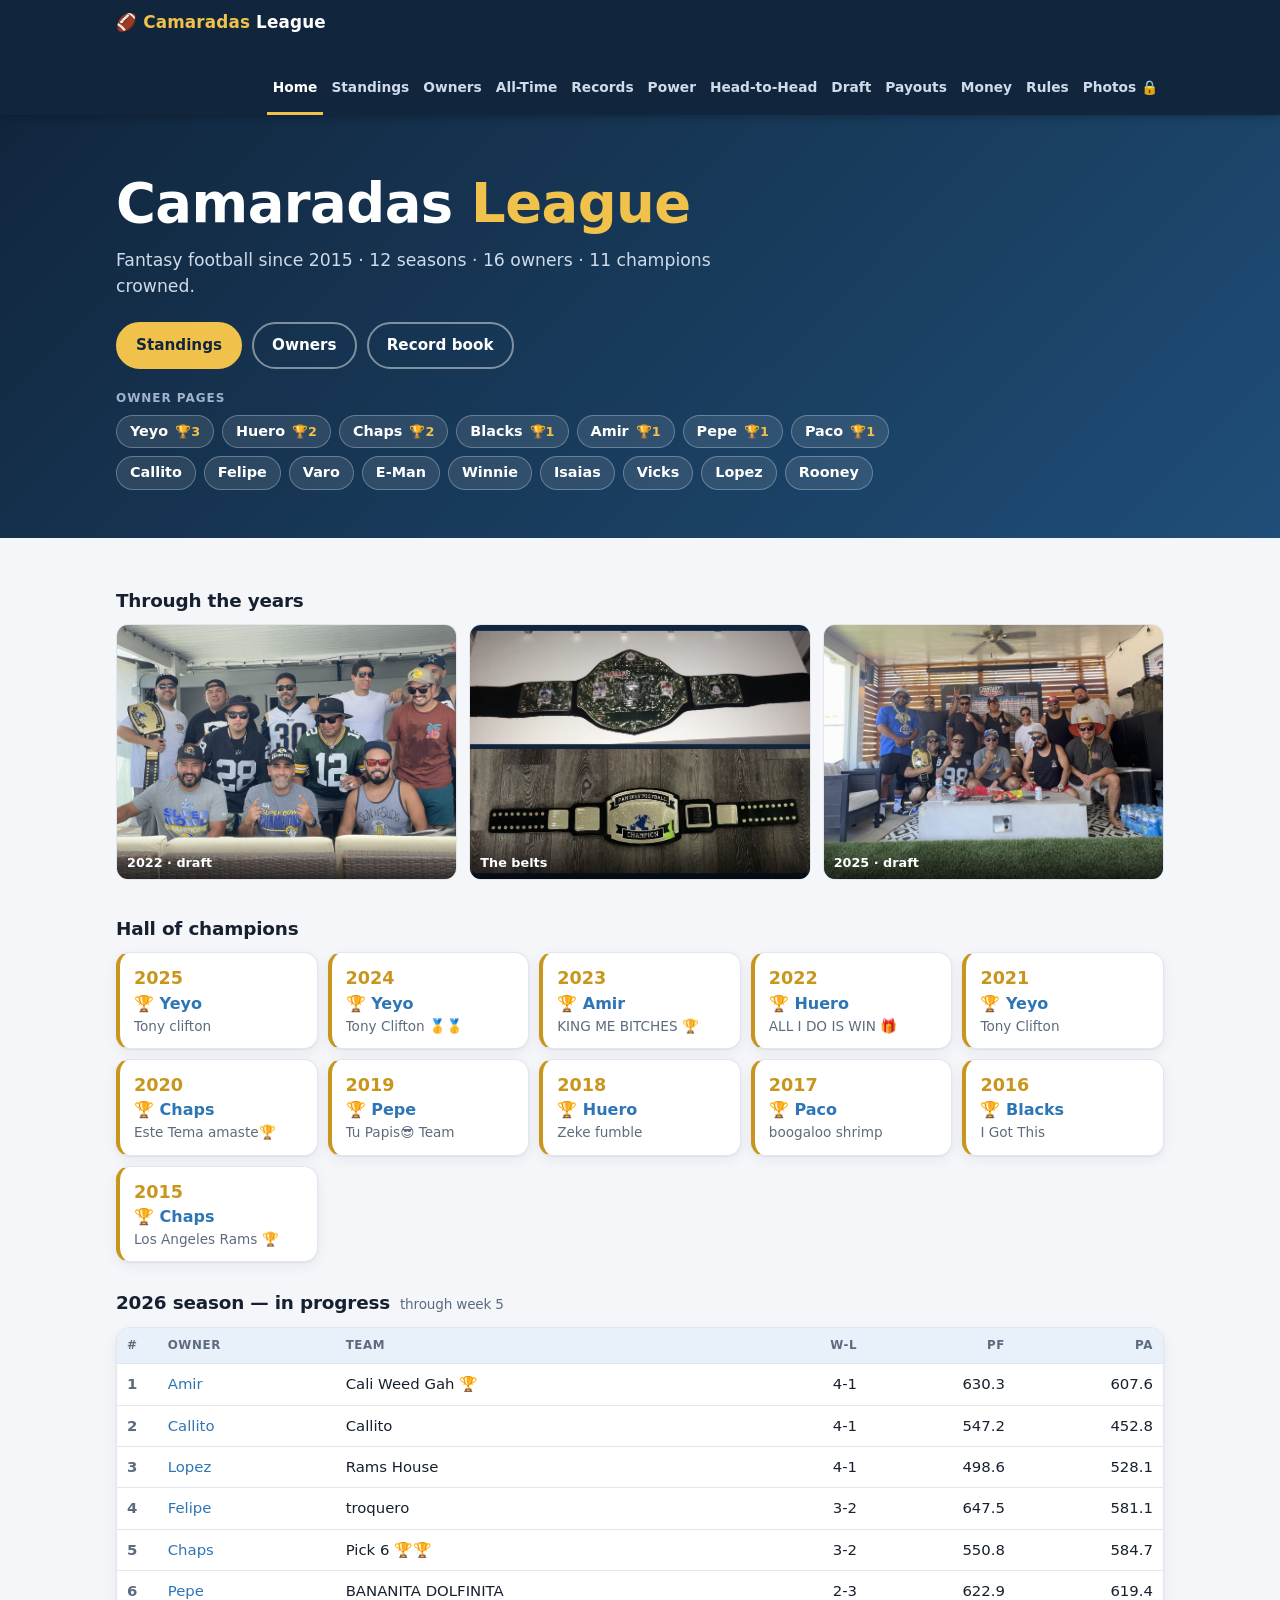
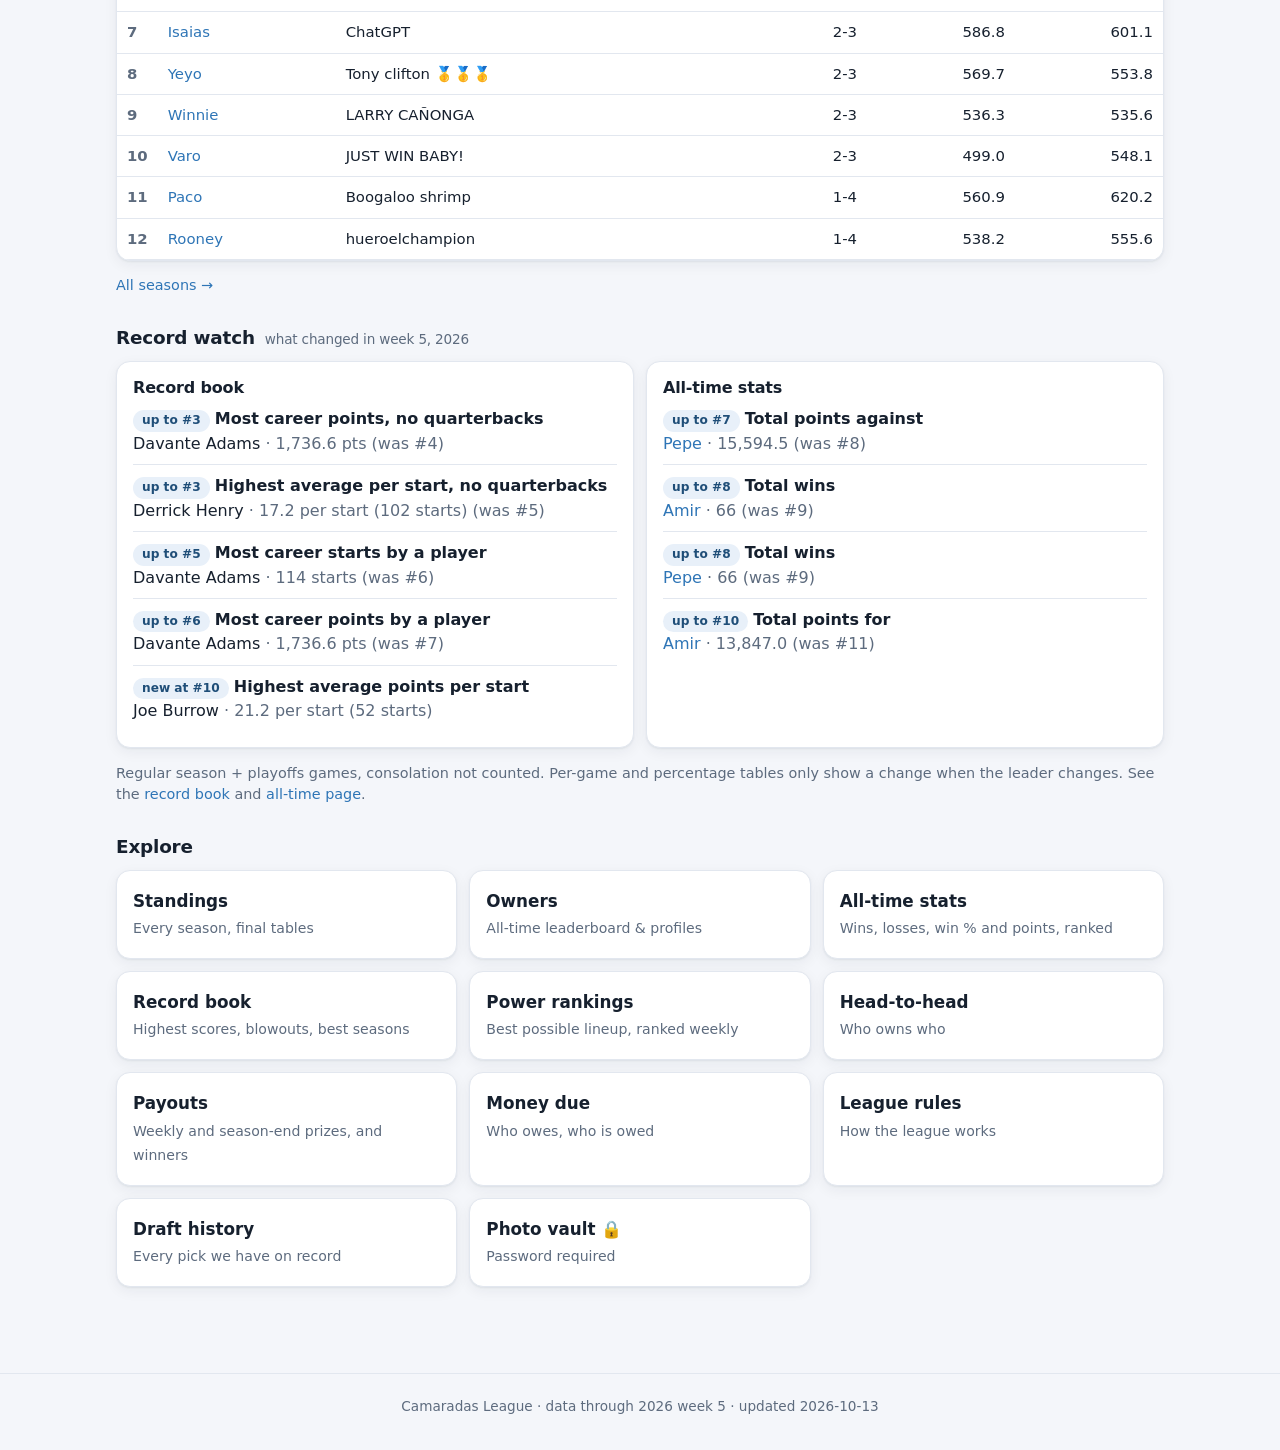
==== commit 6912a551: "2026w5V1.7" ====
--- a/index.html
+++ b/index.html
@@ -117,7 +117,7 @@
 
   const links = [["standings.html", "Standings", "Every season, final tables"], ["owners.html", "Owners", "All-time leaderboard & profiles"],
     ["alltime.html", "All-time stats", "Wins, losses, win % and points, ranked"],
-    ["records.html", "Record book", "Highest scores, blowouts, best seasons"], ["h2h.html", "Head-to-head", "Who owns who"],
+    ["records.html", "Record book", "Highest scores, blowouts, best seasons"], ["power.html", "Power rankings", "Best possible lineup, ranked weekly"], ["h2h.html", "Head-to-head", "Who owns who"],
     ["payouts.html", "Payouts", "Weekly and season-end prizes, and winners"], ["money.html", "Money due", "Who owes, who is owed"], ["rules.html", "League rules", "How the league works"],
     ["draft.html", "Draft history", "Every pick we have on record"], ["photos.html", "Photo vault 🔒", "Password required"]];
   $("#links").innerHTML = links.map(([h, t, d]) => '<a class="card linkcard" href="' + h + '"><b>' + t + "</b><span>" + d + "</span></a>").join("");
--- a/assets/site.css
+++ b/assets/site.css
@@ -56,7 +56,7 @@
 .brand:hover { text-decoration: none; }
 .brand span { color: #f1c24b; }
 .nav { display: flex; gap: 2px; flex-wrap: wrap; margin-left: auto; }
-.nav a { color: #cfdbea; padding: 14px 8px; font-size: .88rem; font-weight: 600; border-bottom: 3px solid transparent; }
+.nav a { color: #cfdbea; padding: 14px 6px; font-size: .86rem; font-weight: 600; border-bottom: 3px solid transparent; }
 .nav a:hover { color: #fff; text-decoration: none; }
 .nav a.on { color: #fff; border-bottom-color: #f1c24b; }
 @media (max-width: 720px) {
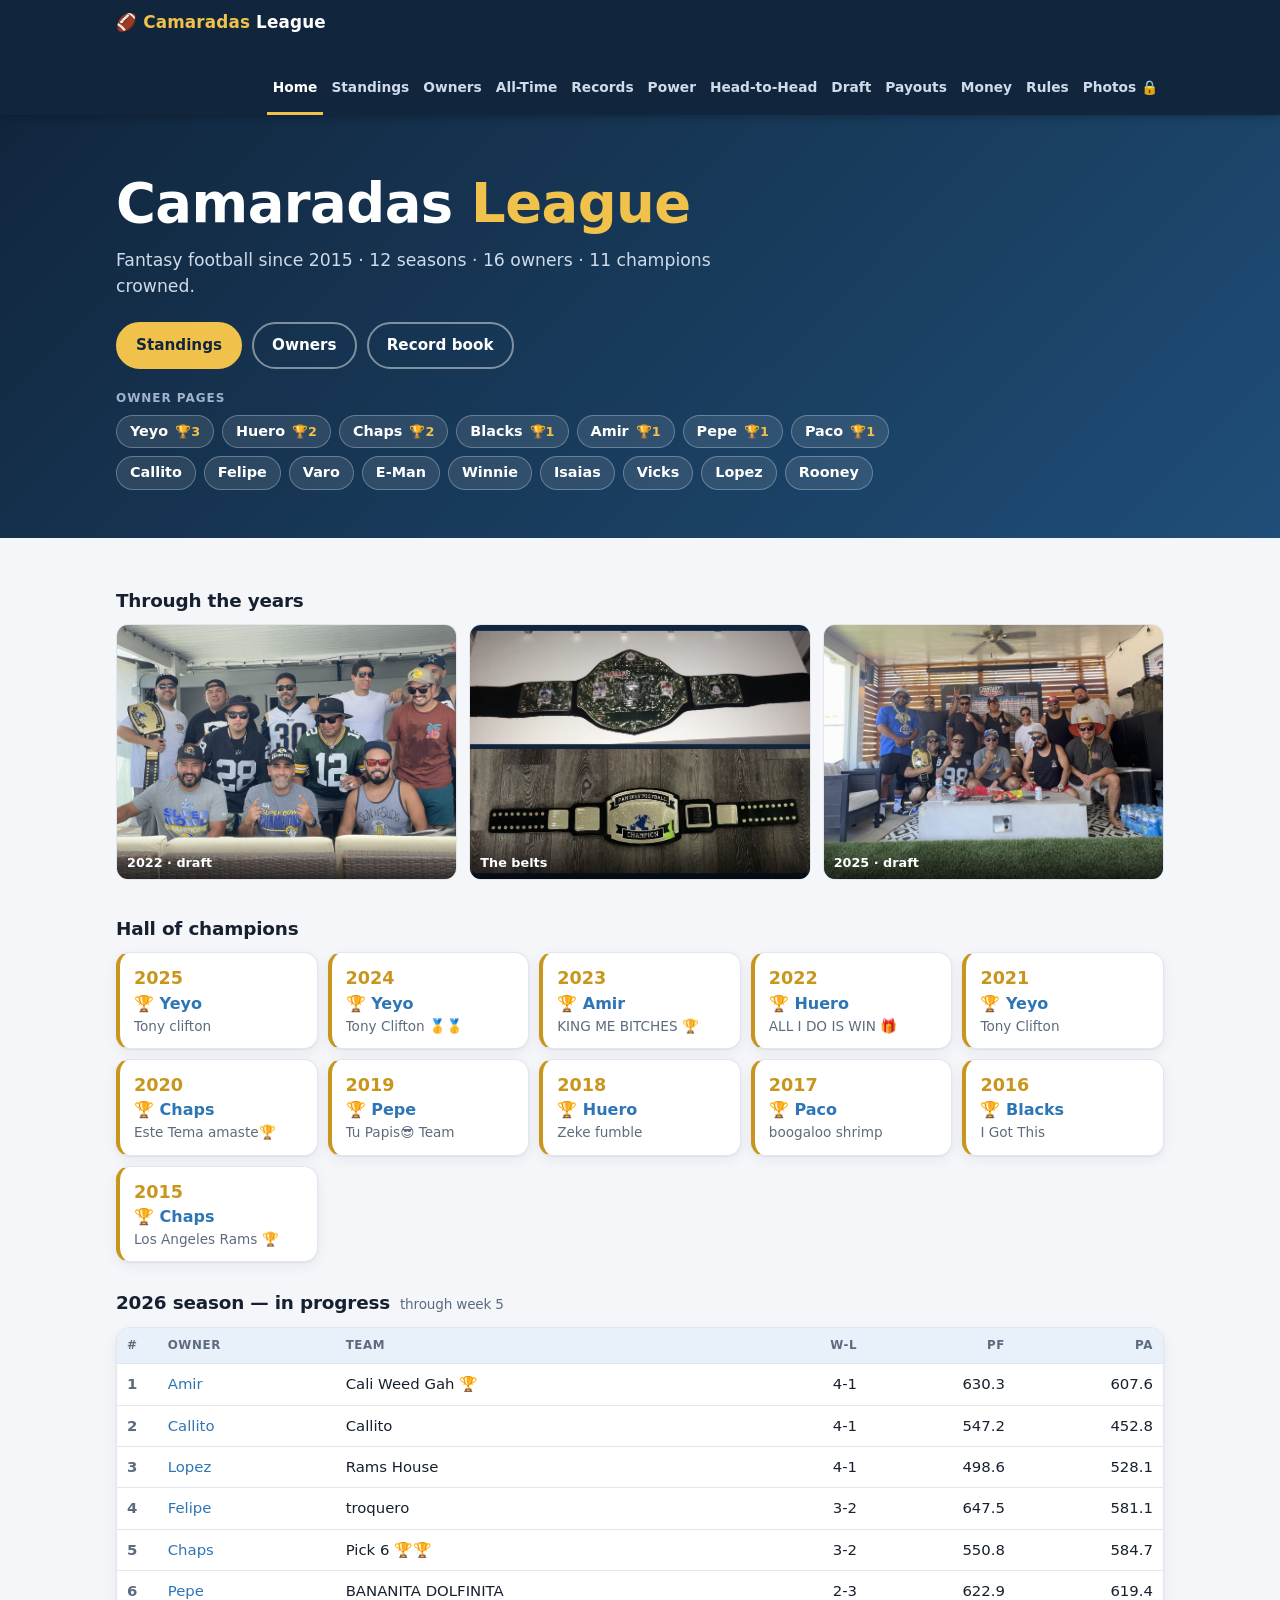
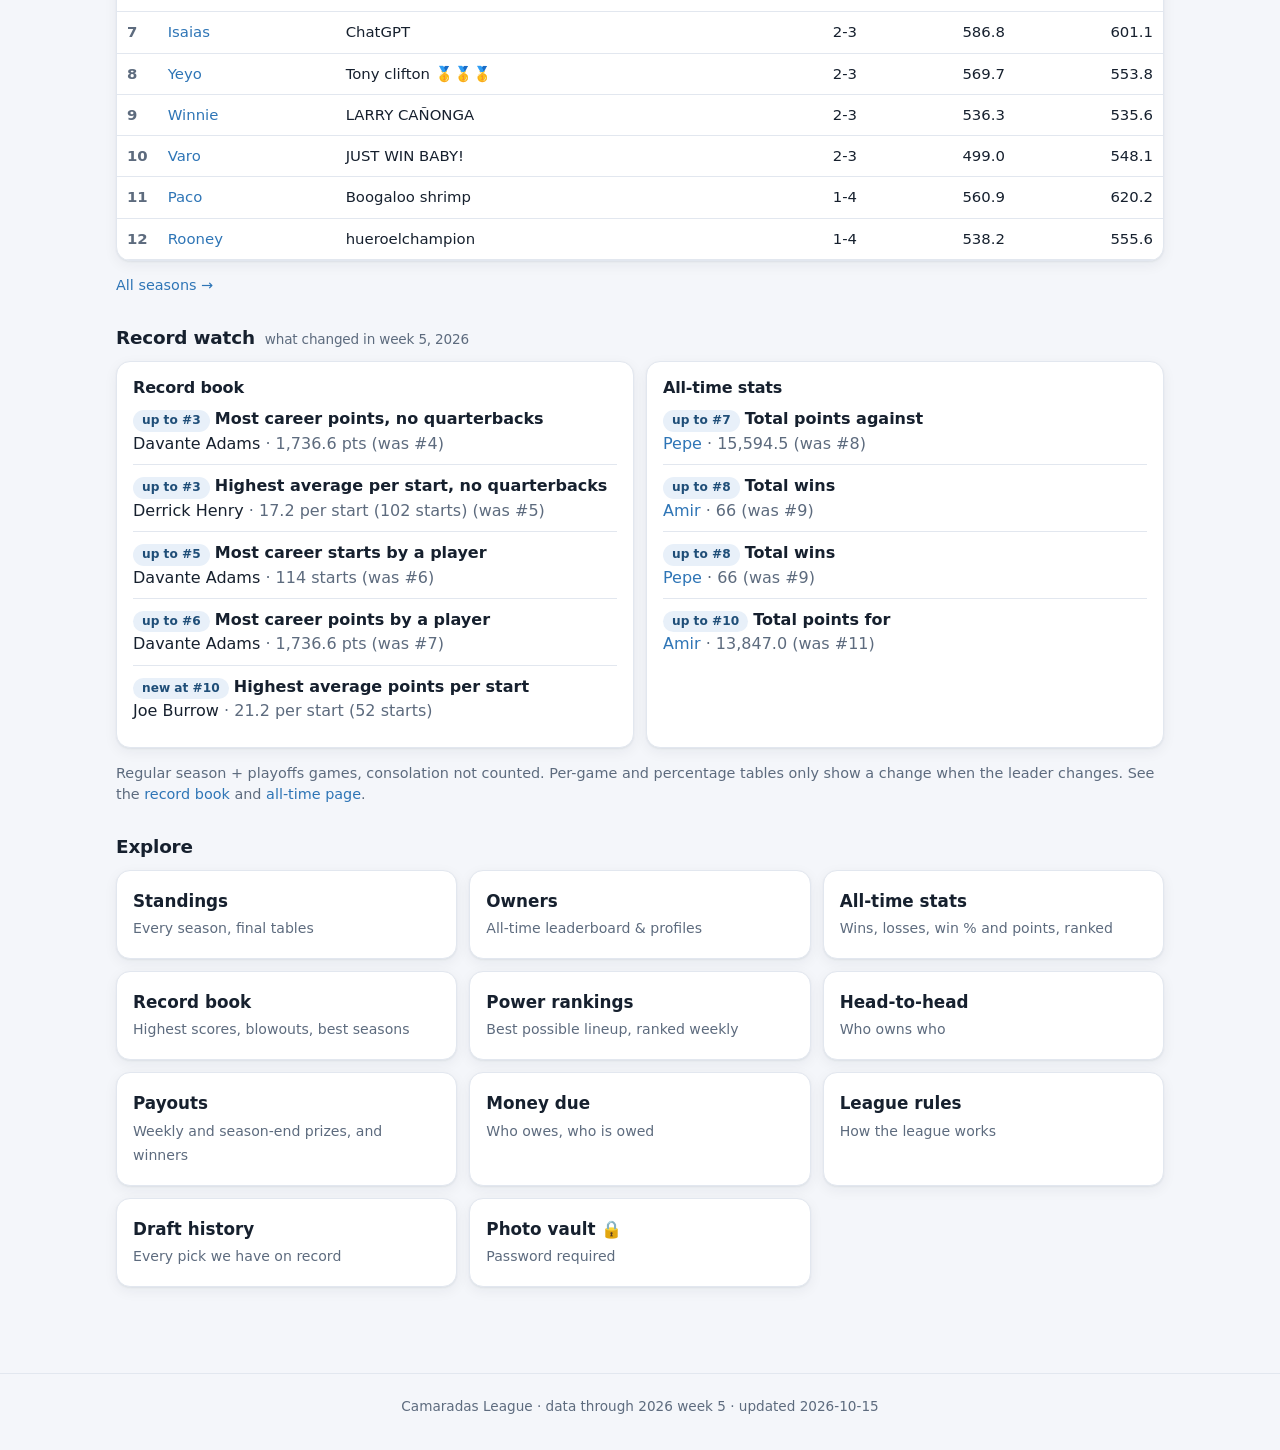
==== commit c5b65967: "2026w6v1" ====
--- a/index.html
+++ b/index.html
@@ -36,6 +36,13 @@
       <h2 class="sec-title"><span id="curTitle">This season</span> <small id="curSub"></small></h2>
       <div class="card table-wrap"><table id="cur"></table></div>
       <p class="note"><a href="standings.html">All seasons &rarr;</a></p>
+    </section>
+
+    <section id="thisweek" hidden>
+      <h2 class="sec-title"><span id="twTitle">This week's matchups</span> <small id="twSub"></small></h2>
+      <div class="pills" id="twPills" role="group" aria-label="Which games count"></div>
+      <div class="grid g3" id="twGrid" style="margin-top:12px"></div>
+      <p class="note" id="twNote"></p>
     </section>
 
     <section id="watch" hidden>
@@ -78,6 +85,36 @@
       $("#photos").hidden = false;
     }
   } catch (e) { /* no public photos yet */ }
+
+
+  // this week's matchups: all-time series and current streak for each pairing
+  try {
+    const T = await getJSON("data/thisweek.json");
+    if (T.scopes && T.scopes.length && T.scopes[0].matchups.length) {
+      let tkey = L.pickScope(T.scopes, T.defaultScope);
+      $("#twTitle").textContent = "Week " + T.week + " matchups";
+      $("#twSub").textContent = "series history and streaks";
+      const card = (m) => {
+        const [w, l, t] = m.rec, g = w + l + t, a = m.a, b = m.b;
+        const head = "<div class='pad'><h3 class='sub-title' style='margin:0 0 6px'>" + ownerLink(a.slug, a.nick) + " <span class='muted'>vs</span> " + ownerLink(b.slug, b.nick) + "</h3>";
+        if (!g) return "<div class='card'>" + head + "<p class='muted' style='margin:0'>First meeting in these games.</p></div></div>";
+        const lead = w > l ? esc(a.nick) + " leads " + rec(w, l, t) : l > w ? esc(b.nick) + " leads " + rec(l, w, t) : "Series tied " + rec(w, l, t);
+        const sk = m.streak ? (m.streak > 0 ? esc(a.nick) : esc(b.nick)) + " has won the last " + Math.abs(m.streak) : "Last game was a tie";
+        const lg = m.last ? "Last meeting: " + (m.last.year + " wk " + m.last.week) + ", " + esc(a.nick) + " " + L.num(m.last.a) + " – " + L.num(m.last.b) + " " + esc(b.nick) : "";
+        return "<div class='card'>" + head + "<p style='margin:0 0 4px'>Series: <b>" + lead + "</b> <span class='muted'>· " + g + " game" + (g === 1 ? "" : "s") + "</span></p>" +
+          "<p style='margin:0 0 4px'>Streak: <b>" + sk + "</b></p>" +
+          "<p class='muted' style='margin:0;font-size:.85rem'>Longest run: " + esc(a.nick) + " " + m.bestA + " · " + esc(b.nick) + " " + m.bestB + "</p>" +
+          (lg ? "<p class='muted' style='margin:4px 0 0;font-size:.85rem'>" + lg + "</p>" : "") + "</div></div>";
+      };
+      const drawTw = () => {
+        L.scopePills($("#twPills"), T.scopes, tkey, (k) => { tkey = k; drawTw(); });
+        $("#twGrid").innerHTML = T.scopes.find((x) => x.key === tkey).matchups.map(card).join("");
+        $("#twNote").innerHTML = esc(L.SCOPE_NOTES[tkey]) + " Games before week " + T.week + " only. See <a href='h2h.html'>head-to-head</a> for every pairing.";
+      };
+      drawTw();
+      $("#thisweek").hidden = false;
+    }
+  } catch (e) { /* no matchups file yet: section stays hidden */ }
 
   // champions
   $("#champs").innerHTML = meta.champions.slice().reverse().map((c) =>
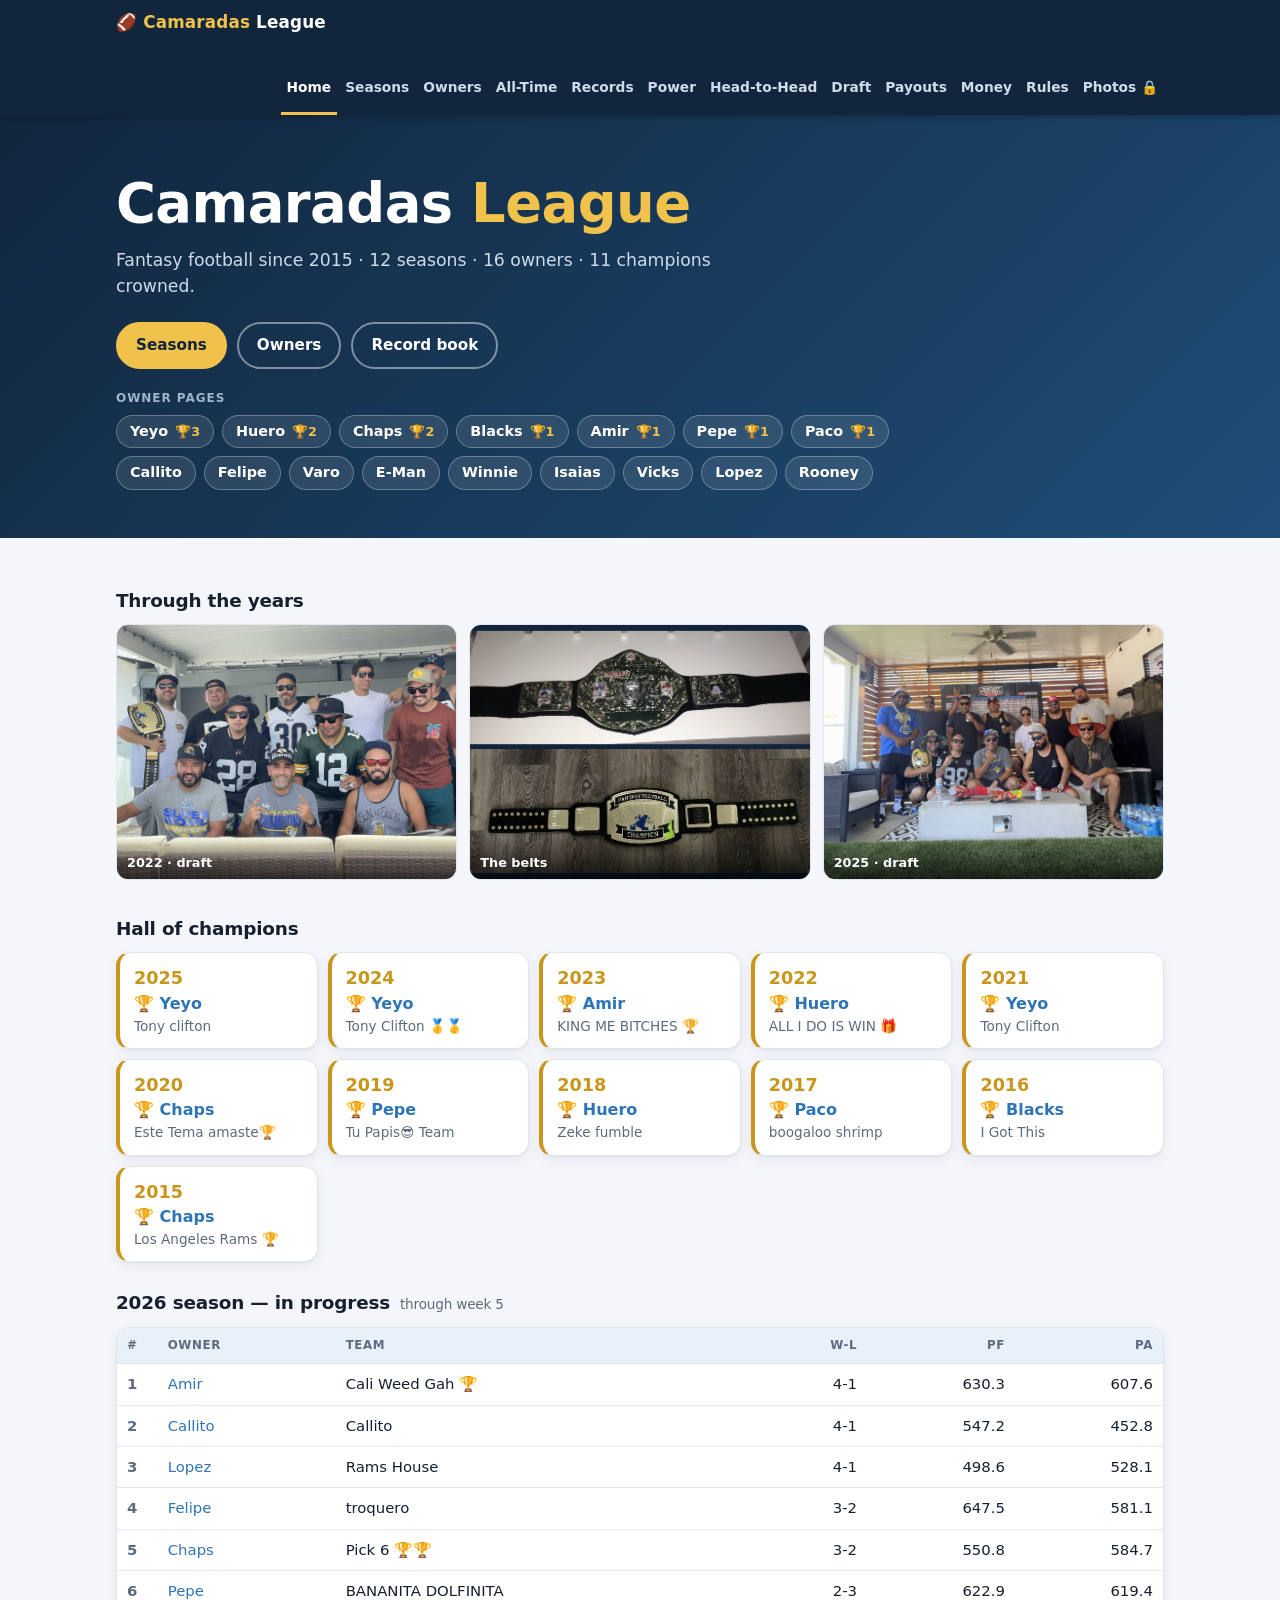
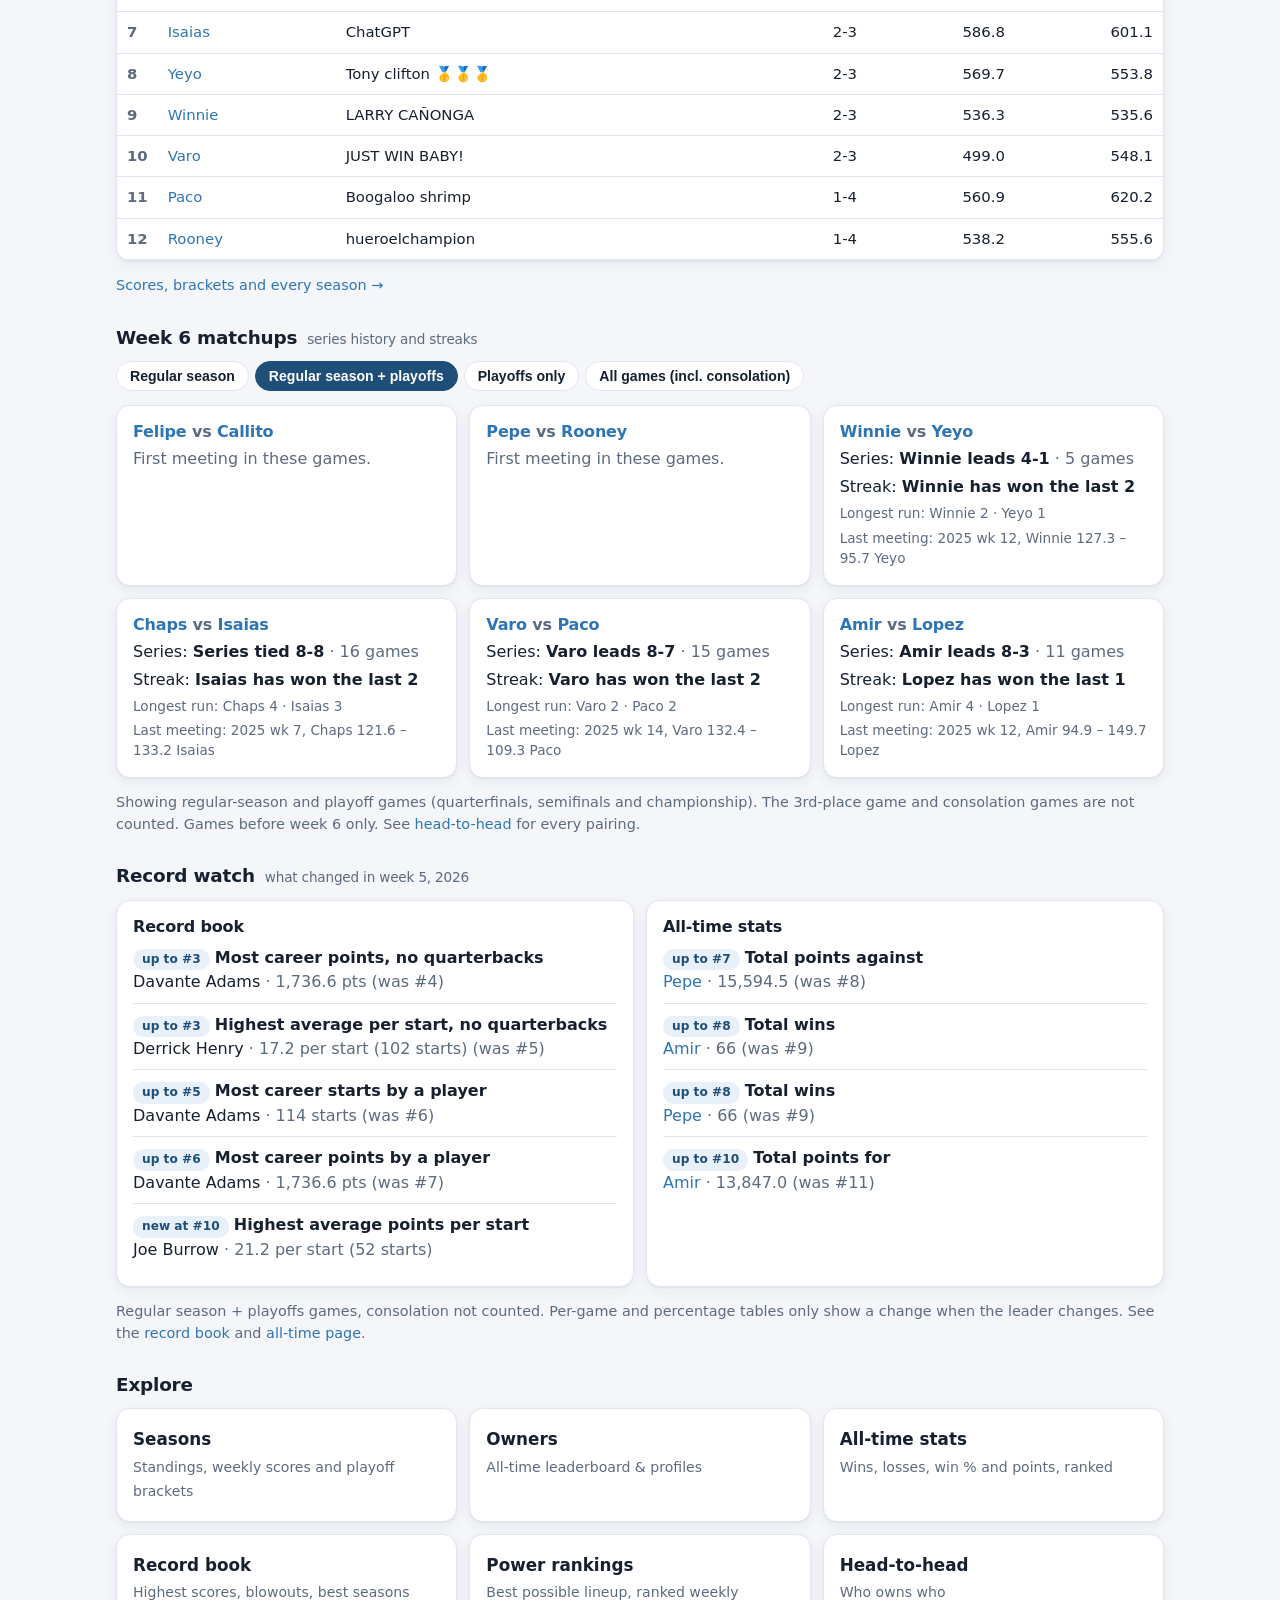
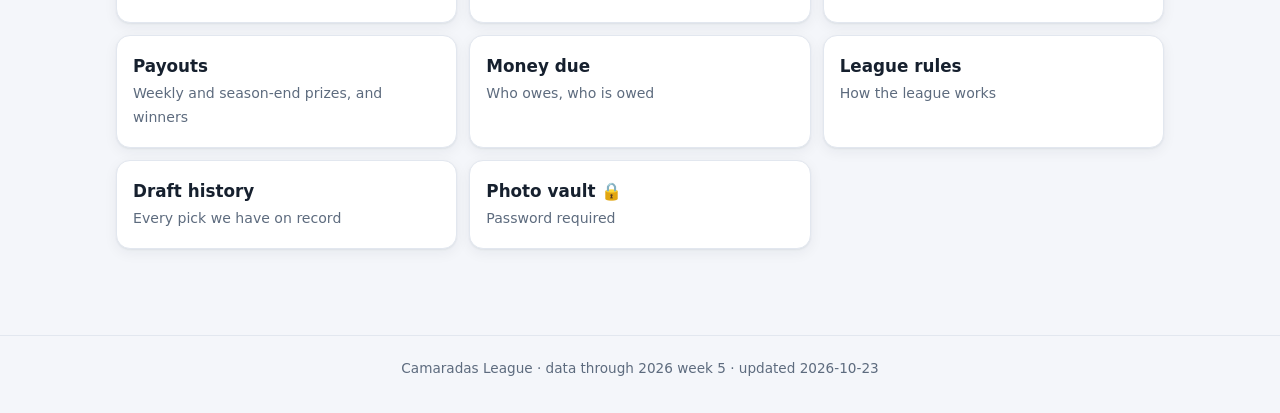
==== commit 80bac0b4: "2026w7v2" ====
--- a/index.html
+++ b/index.html
@@ -13,7 +13,7 @@
     <h1 id="h1">Camaradas <em>League</em></h1>
     <p id="tag">Fantasy football history, records and bragging rights.</p>
     <div class="cta">
-      <a class="btn" href="standings.html">Standings</a>
+      <a class="btn" href="seasons.html">Seasons</a>
       <a class="btn ghost" href="owners.html">Owners</a>
       <a class="btn ghost" href="records.html">Record book</a>
     </div>
@@ -35,7 +35,7 @@
     <section>
       <h2 class="sec-title"><span id="curTitle">This season</span> <small id="curSub"></small></h2>
       <div class="card table-wrap"><table id="cur"></table></div>
-      <p class="note"><a href="standings.html">All seasons &rarr;</a></p>
+      <p class="note"><a href="seasons.html">Scores, brackets and every season &rarr;</a></p>
     </section>
 
     <section id="thisweek" hidden>
@@ -152,7 +152,7 @@
     $("#watch").hidden = false;
   } catch (e) { /* no activity file yet */ }
 
-  const links = [["standings.html", "Standings", "Every season, final tables"], ["owners.html", "Owners", "All-time leaderboard & profiles"],
+  const links = [["seasons.html", "Seasons", "Standings, weekly scores and playoff brackets"], ["owners.html", "Owners", "All-time leaderboard & profiles"],
     ["alltime.html", "All-time stats", "Wins, losses, win % and points, ranked"],
     ["records.html", "Record book", "Highest scores, blowouts, best seasons"], ["power.html", "Power rankings", "Best possible lineup, ranked weekly"], ["h2h.html", "Head-to-head", "Who owns who"],
     ["payouts.html", "Payouts", "Weekly and season-end prizes, and winners"], ["money.html", "Money due", "Who owes, who is owed"], ["rules.html", "League rules", "How the league works"],
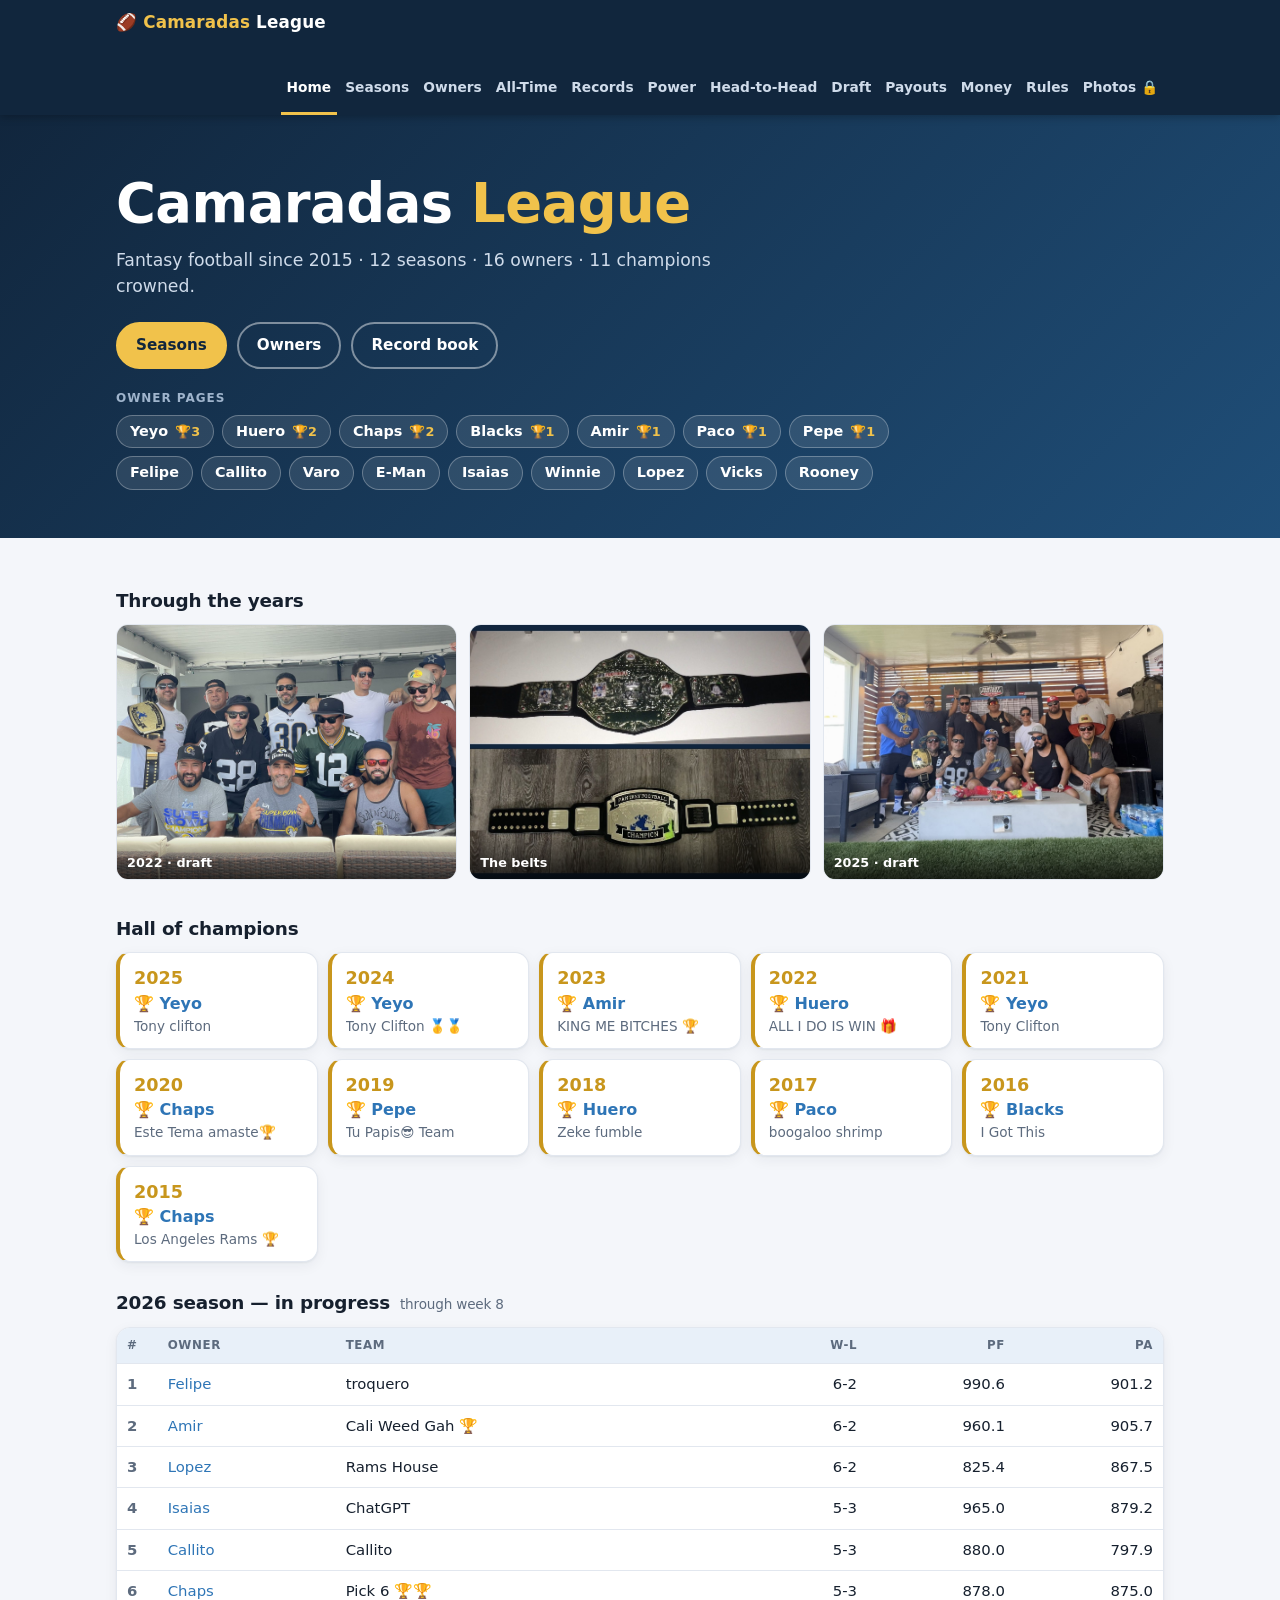
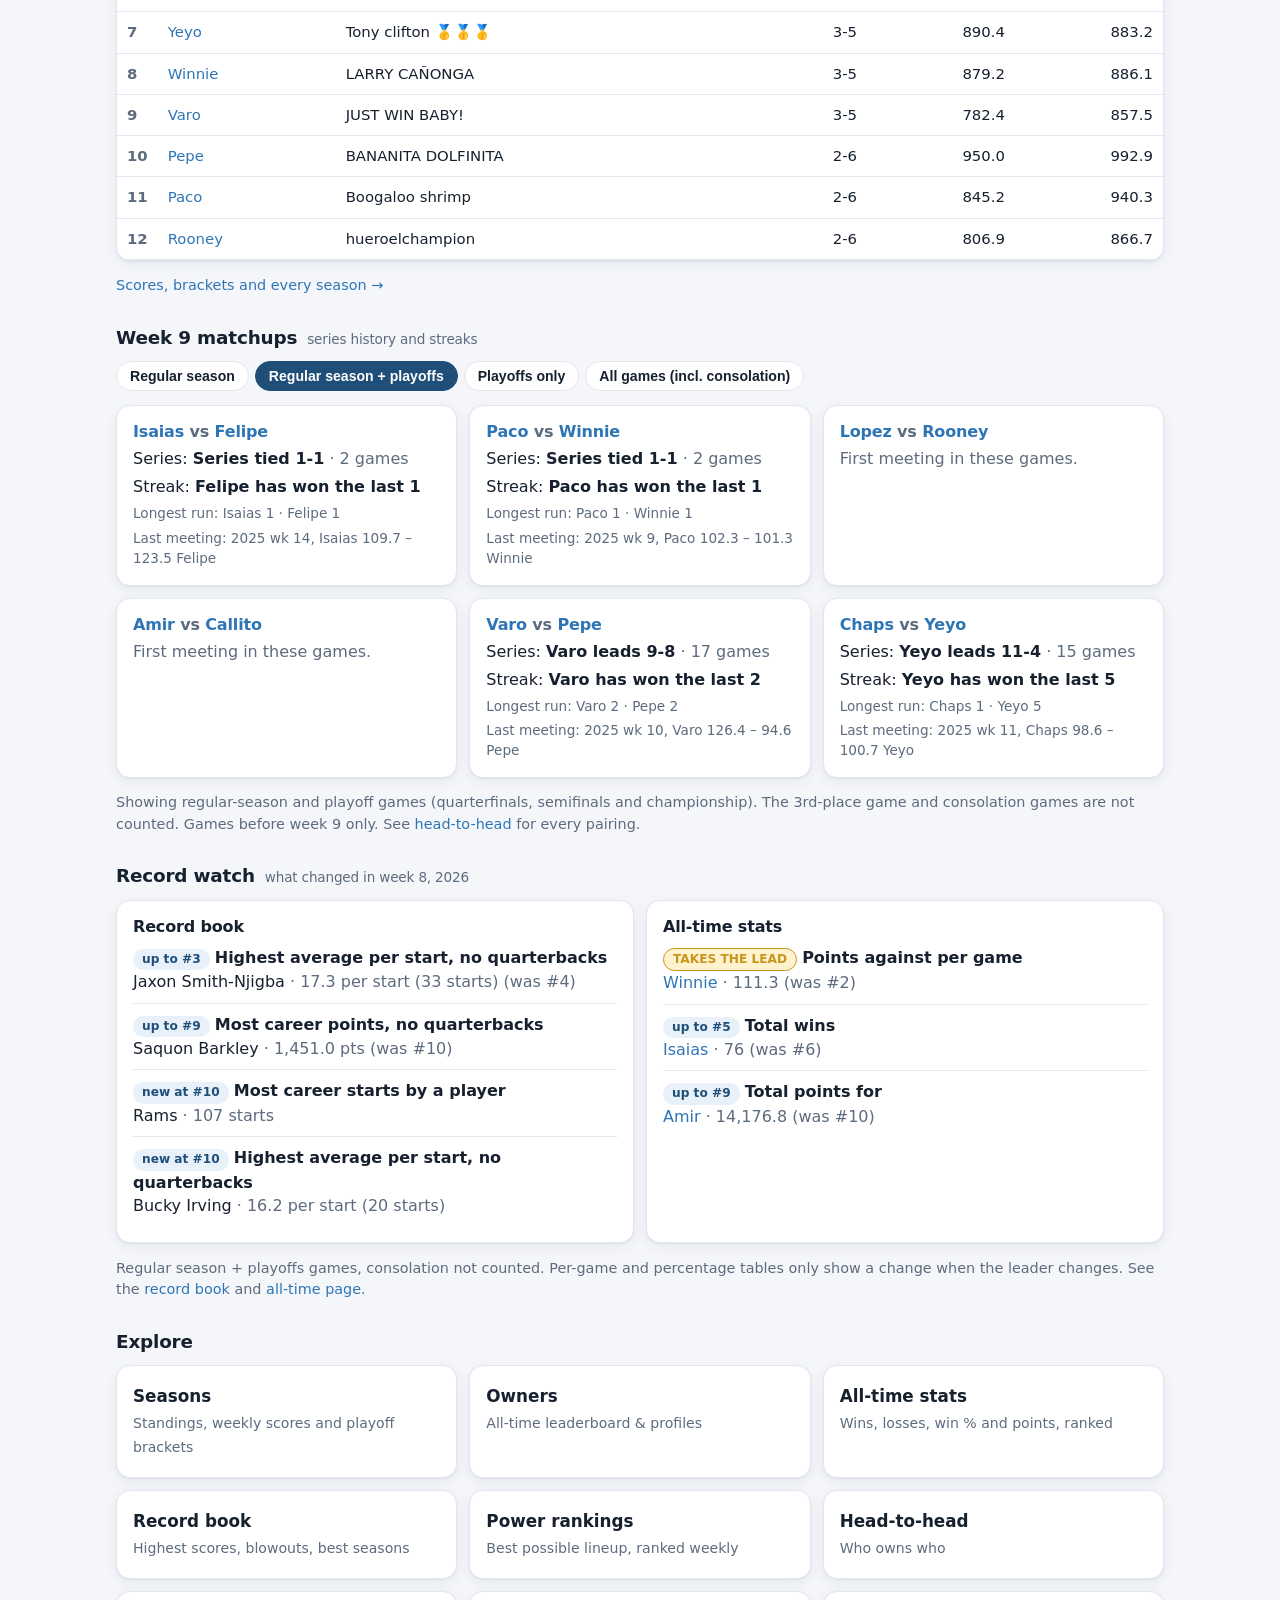
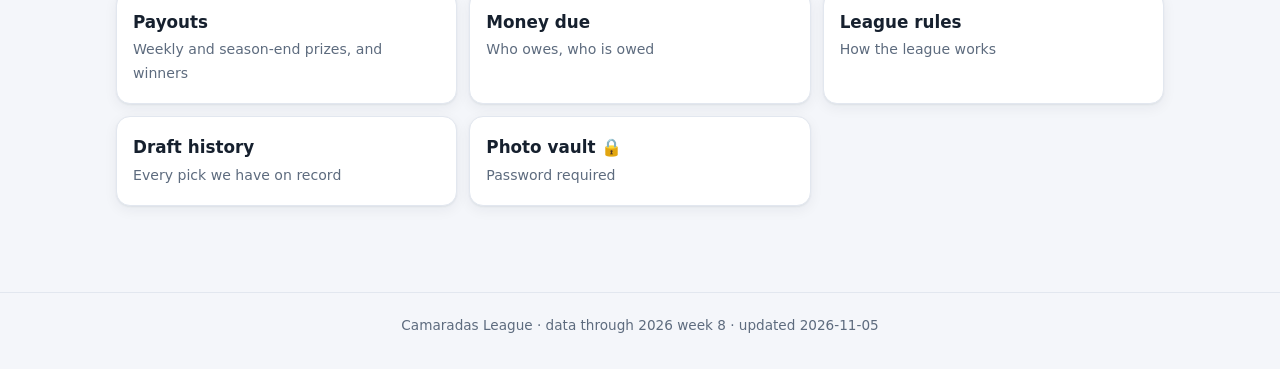
==== commit 122a648f: "2026w9v1" ====
--- a/index.html
+++ b/index.html
@@ -38,6 +38,11 @@
       <p class="note"><a href="seasons.html">Scores, brackets and every season &rarr;</a></p>
     </section>
 
+    <section id="prizewatch" hidden>
+      <h2 class="sec-title"><span id="lvTitle">Weekly prize watch</span></h2>
+      <div id="lvBody"></div>
+    </section>
+
     <section id="thisweek" hidden>
       <h2 class="sec-title"><span id="twTitle">This week's matchups</span> <small id="twSub"></small></h2>
       <div class="pills" id="twPills" role="group" aria-label="Which games count"></div>
@@ -61,6 +66,7 @@
   </div>
 </main>
 <script src="assets/site.js"></script>
+<script src="assets/live.js"></script>
 <script>
 L.boot("index.html", null, async (meta) => {
   const { $, esc, getJSON, rec, ownerLink } = L;
@@ -86,6 +92,9 @@
     }
   } catch (e) { /* no public photos yet */ }
 
+
+  // weekly prize watch: live leader from Sleeper (needs data/live.json)
+  try { if (window.LiveTracker) LiveTracker.init(L); } catch (e) { /* section stays hidden */ }
 
   // this week's matchups: all-time series and current streak for each pairing
   try {
